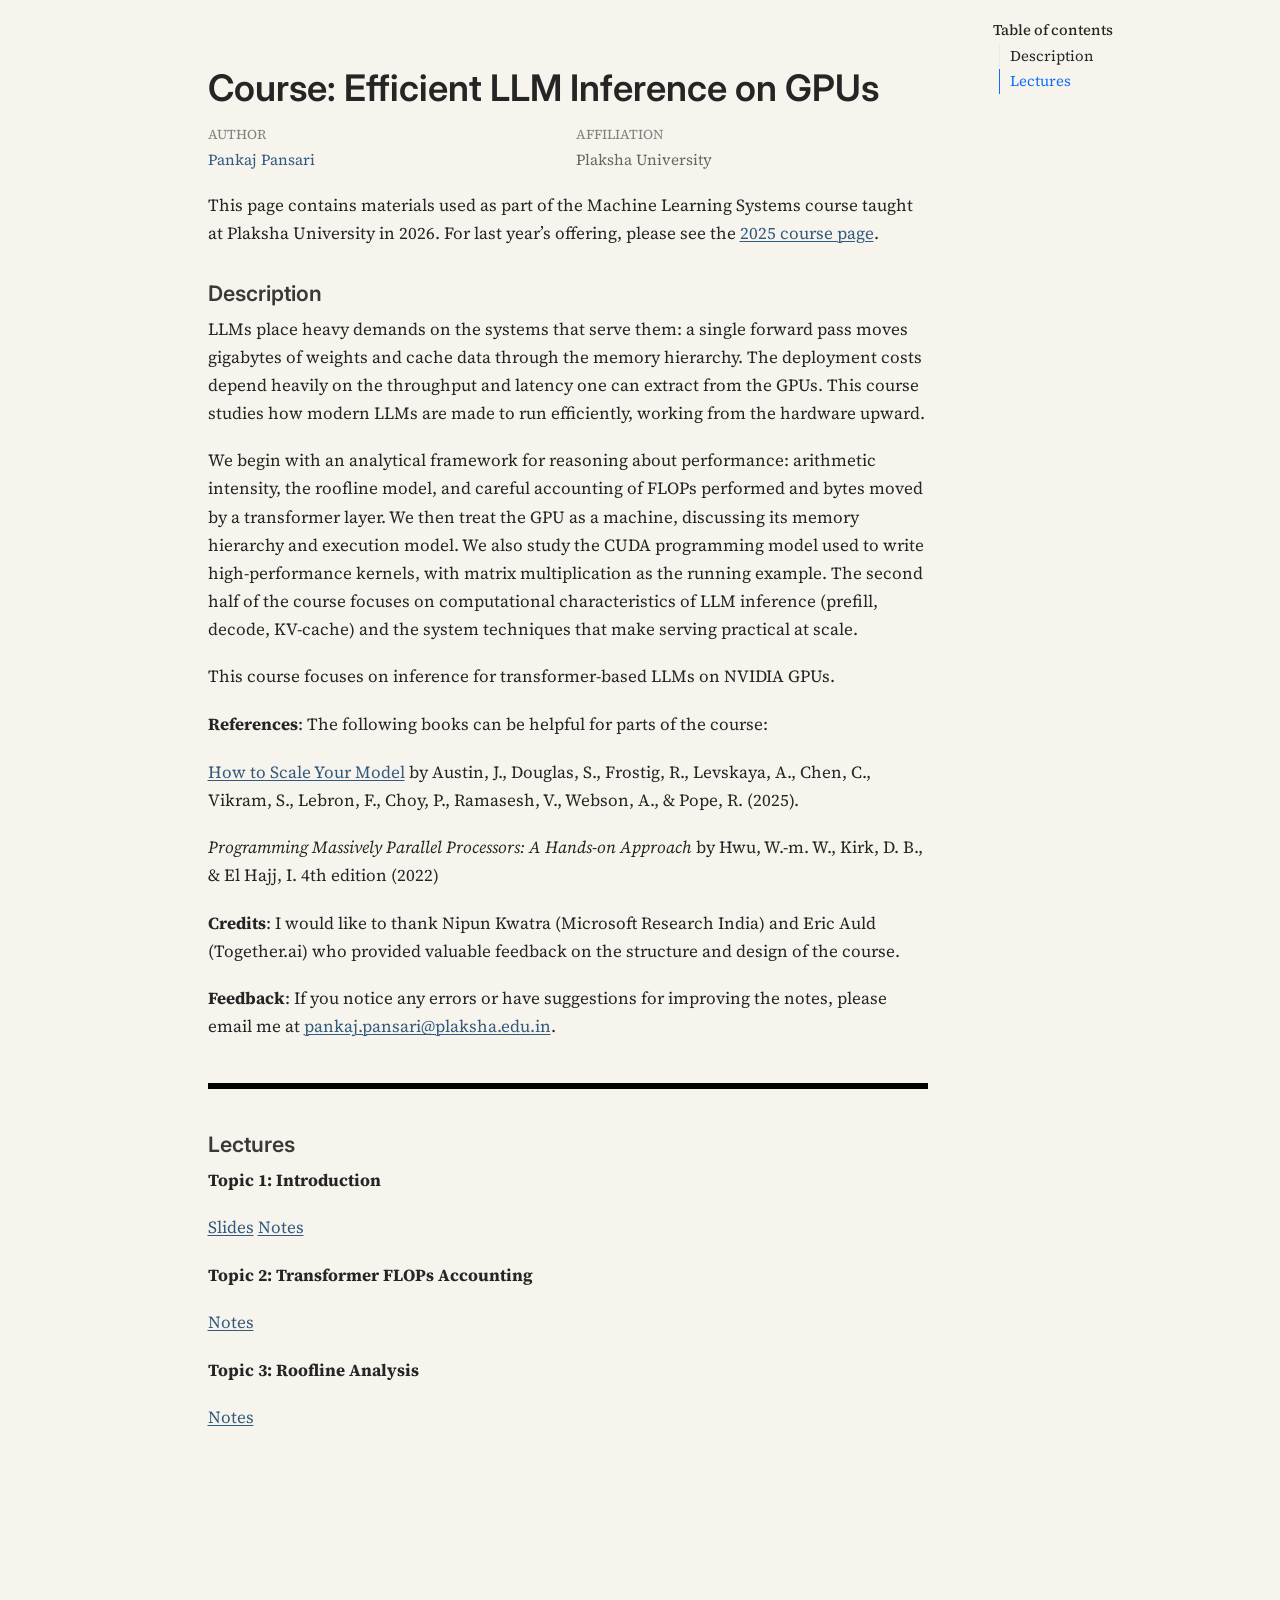
==== index.html @ ae65d634 "Draft of roofline analysis writeup" ====
<!DOCTYPE html>
<html xmlns="http://www.w3.org/1999/xhtml" lang="en" xml:lang="en"><head>

<meta charset="utf-8">
<meta name="generator" content="quarto-1.8.26">

<meta name="viewport" content="width=device-width, initial-scale=1.0, user-scalable=yes">

<meta name="author" content="Pankaj Pansari">

<title>Course: Efficient LLM Inference on GPUs</title>
<style>
code{white-space: pre-wrap;}
span.smallcaps{font-variant: small-caps;}
div.columns{display: flex; gap: min(4vw, 1.5em);}
div.column{flex: auto; overflow-x: auto;}
div.hanging-indent{margin-left: 1.5em; text-indent: -1.5em;}
ul.task-list{list-style: none;}
ul.task-list li input[type="checkbox"] {
  width: 0.8em;
  margin: 0 0.8em 0.2em -1em; /* quarto-specific, see https://github.com/quarto-dev/quarto-cli/issues/4556 */ 
  vertical-align: middle;
}
</style>


<script src="index_files/libs/clipboard/clipboard.min.js"></script>
<script src="index_files/libs/quarto-html/quarto.js" type="module"></script>
<script src="index_files/libs/quarto-html/tabsets/tabsets.js" type="module"></script>
<script src="index_files/libs/quarto-html/axe/axe-check.js" type="module"></script>
<script src="index_files/libs/quarto-html/popper.min.js"></script>
<script src="index_files/libs/quarto-html/tippy.umd.min.js"></script>
<script src="index_files/libs/quarto-html/anchor.min.js"></script>
<link href="index_files/libs/quarto-html/tippy.css" rel="stylesheet">
<link href="index_files/libs/quarto-html/quarto-syntax-highlighting-597958c53c93a607afca12fd375c57ed.css" rel="stylesheet" id="quarto-text-highlighting-styles">
<script src="index_files/libs/bootstrap/bootstrap.min.js"></script>
<link href="index_files/libs/bootstrap/bootstrap-icons.css" rel="stylesheet">
<link href="index_files/libs/bootstrap/bootstrap-03b9936a249404a59fe9f08c3091c7e3.min.css" rel="stylesheet" append-hash="true" id="quarto-bootstrap" data-mode="light">
<style>html{ scroll-behavior: smooth; }</style>


<link rel="stylesheet" href="styles.css">
</head>

<body class="quarto-light">

<div id="quarto-content" class="page-columns page-rows-contents page-layout-article">
<div id="quarto-margin-sidebar" class="sidebar margin-sidebar">
  <nav id="TOC" role="doc-toc" class="toc-active">
    <h2 id="toc-title">Table of contents</h2>
   
  <ul>
  <li><a href="#description" id="toc-description" class="nav-link active" data-scroll-target="#description">Description</a></li>
  <li><a href="#lectures" id="toc-lectures" class="nav-link" data-scroll-target="#lectures">Lectures</a></li>
  </ul>
</nav>
</div>
<main class="content" id="quarto-document-content">

<header id="title-block-header" class="quarto-title-block default">
<div class="quarto-title">
<h1 class="title">Course: Efficient LLM Inference on GPUs</h1>
</div>


<div class="quarto-title-meta-author">
  <div class="quarto-title-meta-heading">Author</div>
  <div class="quarto-title-meta-heading">Affiliation</div>
  
    <div class="quarto-title-meta-contents">
    <p class="author"><a href="https://pankajpansari.github.io/">Pankaj Pansari</a> </p>
  </div>
  <div class="quarto-title-meta-contents">
        <p class="affiliation">
            Plaksha University
          </p>
      </div>
  </div>

<div class="quarto-title-meta">

      
  
    
  </div>
  


</header>


<p>This page contains materials used as part of the Machine Learning Systems course taught at Plaksha University in 2026. For last year’s offering, please see the <a href="https://ai4103-mlsys.github.io/">2025 course page</a>.</p>
<section id="description" class="level3">
<h3 class="anchored" data-anchor-id="description">Description</h3>
<p>LLMs place heavy demands on the systems that serve them: a single forward pass moves gigabytes of weights and cache data through the memory hierarchy. The deployment costs depend heavily on the throughput and latency one can extract from the GPUs. This course studies how modern LLMs are made to run efficiently, working from the hardware upward.</p>
<p>We begin with an analytical framework for reasoning about performance: arithmetic intensity, the roofline model, and careful accounting of FLOPs performed and bytes moved by a transformer layer. We then treat the GPU as a machine, discussing its memory hierarchy and execution model. We also study the CUDA programming model used to write high-performance kernels, with matrix multiplication as the running example. The second half of the course focuses on computational characteristics of LLM inference (prefill, decode, KV-cache) and the system techniques that make serving practical at scale.</p>
<p>This course focuses on inference for transformer-based LLMs on NVIDIA GPUs.</p>
<p><strong>References</strong>: The following books can be helpful for parts of the course:</p>
<p><a href="https://jax-ml.github.io/scaling-book/">How to Scale Your Model</a> by Austin, J., Douglas, S., Frostig, R., Levskaya, A., Chen, C., Vikram, S., Lebron, F., Choy, P., Ramasesh, V., Webson, A., &amp; Pope, R. (2025).</p>
<p><em>Programming Massively Parallel Processors: A Hands-on Approach</em> by Hwu, W.-m. W., Kirk, D. B., &amp; El Hajj, I. 4th edition (2022)</p>
<p><strong>Credits</strong>: I would like to thank Nipun Kwatra (Microsoft Research India) and Eric Auld (Together.ai) who provided valuable feedback on the structure and design of the course.</p>
<p><strong>Feedback</strong>: If you notice any errors or have suggestions for improving the notes, please email me at <a href="mailto:pankaj.pansari@plaksha.edu.in">pankaj.pansari@plaksha.edu.in</a>.</p>
<hr style="border: 3px solid black;">
</section>
<section id="lectures" class="level3">
<h3 class="anchored" data-anchor-id="lectures">Lectures</h3>
<p><strong>Topic 1: Introduction</strong></p>
<p><a href="slides/lecture1_intro.pdf">Slides</a> <a href="writeups/intro/introduction.html">Notes</a></p>
<p><strong>Topic 2: Transformer FLOPs Accounting</strong></p>
<p><a href="writeups/transformer_flops/transformer_flops.html">Notes</a></p>
<p><strong>Topic 3: Roofline Analysis</strong></p>
<p><a href="writeups/roofline/roofline_analysis.html">Notes</a></p>
</section>

</main>
<!-- /main column -->
<script id="quarto-html-after-body" type="application/javascript">
  window.document.addEventListener("DOMContentLoaded", function (event) {
    const icon = "";
    const anchorJS = new window.AnchorJS();
    anchorJS.options = {
      placement: 'right',
      icon: icon
    };
    anchorJS.add('.anchored');
    const isCodeAnnotation = (el) => {
      for (const clz of el.classList) {
        if (clz.startsWith('code-annotation-')) {                     
          return true;
        }
      }
      return false;
    }
    const onCopySuccess = function(e) {
      // button target
      const button = e.trigger;
      // don't keep focus
      button.blur();
      // flash "checked"
      button.classList.add('code-copy-button-checked');
      var currentTitle = button.getAttribute("title");
      button.setAttribute("title", "Copied!");
      let tooltip;
      if (window.bootstrap) {
        button.setAttribute("data-bs-toggle", "tooltip");
        button.setAttribute("data-bs-placement", "left");
        button.setAttribute("data-bs-title", "Copied!");
        tooltip = new bootstrap.Tooltip(button, 
          { trigger: "manual", 
            customClass: "code-copy-button-tooltip",
            offset: [0, -8]});
        tooltip.show();    
      }
      setTimeout(function() {
        if (tooltip) {
          tooltip.hide();
          button.removeAttribute("data-bs-title");
          button.removeAttribute("data-bs-toggle");
          button.removeAttribute("data-bs-placement");
        }
        button.setAttribute("title", currentTitle);
        button.classList.remove('code-copy-button-checked');
      }, 1000);
      // clear code selection
      e.clearSelection();
    }
    const getTextToCopy = function(trigger) {
      const outerScaffold = trigger.parentElement.cloneNode(true);
      const codeEl = outerScaffold.querySelector('code');
      for (const childEl of codeEl.children) {
        if (isCodeAnnotation(childEl)) {
          childEl.remove();
        }
      }
      return codeEl.innerText;
    }
    const clipboard = new window.ClipboardJS('.code-copy-button:not([data-in-quarto-modal])', {
      text: getTextToCopy
    });
    clipboard.on('success', onCopySuccess);
    if (window.document.getElementById('quarto-embedded-source-code-modal')) {
      const clipboardModal = new window.ClipboardJS('.code-copy-button[data-in-quarto-modal]', {
        text: getTextToCopy,
        container: window.document.getElementById('quarto-embedded-source-code-modal')
      });
      clipboardModal.on('success', onCopySuccess);
    }
      var localhostRegex = new RegExp(/^(?:http|https):\/\/localhost\:?[0-9]*\//);
      var mailtoRegex = new RegExp(/^mailto:/);
        var filterRegex = new RegExp('/' + window.location.host + '/');
      var isInternal = (href) => {
          return filterRegex.test(href) || localhostRegex.test(href) || mailtoRegex.test(href);
      }
      // Inspect non-navigation links and adorn them if external
     var links = window.document.querySelectorAll('a[href]:not(.nav-link):not(.navbar-brand):not(.toc-action):not(.sidebar-link):not(.sidebar-item-toggle):not(.pagination-link):not(.no-external):not([aria-hidden]):not(.dropdown-item):not(.quarto-navigation-tool):not(.about-link)');
      for (var i=0; i<links.length; i++) {
        const link = links[i];
        if (!isInternal(link.href)) {
          // undo the damage that might have been done by quarto-nav.js in the case of
          // links that we want to consider external
          if (link.dataset.originalHref !== undefined) {
            link.href = link.dataset.originalHref;
          }
        }
      }
    function tippyHover(el, contentFn, onTriggerFn, onUntriggerFn) {
      const config = {
        allowHTML: true,
        maxWidth: 500,
        delay: 100,
        arrow: false,
        appendTo: function(el) {
            return el.parentElement;
        },
        interactive: true,
        interactiveBorder: 10,
        theme: 'quarto',
        placement: 'bottom-start',
      };
      if (contentFn) {
        config.content = contentFn;
      }
      if (onTriggerFn) {
        config.onTrigger = onTriggerFn;
      }
      if (onUntriggerFn) {
        config.onUntrigger = onUntriggerFn;
      }
      window.tippy(el, config); 
    }
    const noterefs = window.document.querySelectorAll('a[role="doc-noteref"]');
    for (var i=0; i<noterefs.length; i++) {
      const ref = noterefs[i];
      tippyHover(ref, function() {
        // use id or data attribute instead here
        let href = ref.getAttribute('data-footnote-href') || ref.getAttribute('href');
        try { href = new URL(href).hash; } catch {}
        const id = href.replace(/^#\/?/, "");
        const note = window.document.getElementById(id);
        if (note) {
          return note.innerHTML;
        } else {
          return "";
        }
      });
    }
    const xrefs = window.document.querySelectorAll('a.quarto-xref');
    const processXRef = (id, note) => {
      // Strip column container classes
      const stripColumnClz = (el) => {
        el.classList.remove("page-full", "page-columns");
        if (el.children) {
          for (const child of el.children) {
            stripColumnClz(child);
          }
        }
      }
      stripColumnClz(note)
      if (id === null || id.startsWith('sec-')) {
        // Special case sections, only their first couple elements
        const container = document.createElement("div");
        if (note.children && note.children.length > 2) {
          container.appendChild(note.children[0].cloneNode(true));
          for (let i = 1; i < note.children.length; i++) {
            const child = note.children[i];
            if (child.tagName === "P" && child.innerText === "") {
              continue;
            } else {
              container.appendChild(child.cloneNode(true));
              break;
            }
          }
          if (window.Quarto?.typesetMath) {
            window.Quarto.typesetMath(container);
          }
          return container.innerHTML
        } else {
          if (window.Quarto?.typesetMath) {
            window.Quarto.typesetMath(note);
          }
          return note.innerHTML;
        }
      } else {
        // Remove any anchor links if they are present
        const anchorLink = note.querySelector('a.anchorjs-link');
        if (anchorLink) {
          anchorLink.remove();
        }
        if (window.Quarto?.typesetMath) {
          window.Quarto.typesetMath(note);
        }
        if (note.classList.contains("callout")) {
          return note.outerHTML;
        } else {
          return note.innerHTML;
        }
      }
    }
    for (var i=0; i<xrefs.length; i++) {
      const xref = xrefs[i];
      tippyHover(xref, undefined, function(instance) {
        instance.disable();
        let url = xref.getAttribute('href');
        let hash = undefined; 
        if (url.startsWith('#')) {
          hash = url;
        } else {
          try { hash = new URL(url).hash; } catch {}
        }
        if (hash) {
          const id = hash.replace(/^#\/?/, "");
          const note = window.document.getElementById(id);
          if (note !== null) {
            try {
              const html = processXRef(id, note.cloneNode(true));
              instance.setContent(html);
            } finally {
              instance.enable();
              instance.show();
            }
          } else {
            // See if we can fetch this
            fetch(url.split('#')[0])
            .then(res => res.text())
            .then(html => {
              const parser = new DOMParser();
              const htmlDoc = parser.parseFromString(html, "text/html");
              const note = htmlDoc.getElementById(id);
              if (note !== null) {
                const html = processXRef(id, note);
                instance.setContent(html);
              } 
            }).finally(() => {
              instance.enable();
              instance.show();
            });
          }
        } else {
          // See if we can fetch a full url (with no hash to target)
          // This is a special case and we should probably do some content thinning / targeting
          fetch(url)
          .then(res => res.text())
          .then(html => {
            const parser = new DOMParser();
            const htmlDoc = parser.parseFromString(html, "text/html");
            const note = htmlDoc.querySelector('main.content');
            if (note !== null) {
              // This should only happen for chapter cross references
              // (since there is no id in the URL)
              // remove the first header
              if (note.children.length > 0 && note.children[0].tagName === "HEADER") {
                note.children[0].remove();
              }
              const html = processXRef(null, note);
              instance.setContent(html);
            } 
          }).finally(() => {
            instance.enable();
            instance.show();
          });
        }
      }, function(instance) {
      });
    }
        let selectedAnnoteEl;
        const selectorForAnnotation = ( cell, annotation) => {
          let cellAttr = 'data-code-cell="' + cell + '"';
          let lineAttr = 'data-code-annotation="' +  annotation + '"';
          const selector = 'span[' + cellAttr + '][' + lineAttr + ']';
          return selector;
        }
        const selectCodeLines = (annoteEl) => {
          const doc = window.document;
          const targetCell = annoteEl.getAttribute("data-target-cell");
          const targetAnnotation = annoteEl.getAttribute("data-target-annotation");
          const annoteSpan = window.document.querySelector(selectorForAnnotation(targetCell, targetAnnotation));
          const lines = annoteSpan.getAttribute("data-code-lines").split(",");
          const lineIds = lines.map((line) => {
            return targetCell + "-" + line;
          })
          let top = null;
          let height = null;
          let parent = null;
          if (lineIds.length > 0) {
              //compute the position of the single el (top and bottom and make a div)
              const el = window.document.getElementById(lineIds[0]);
              top = el.offsetTop;
              height = el.offsetHeight;
              parent = el.parentElement.parentElement;
            if (lineIds.length > 1) {
              const lastEl = window.document.getElementById(lineIds[lineIds.length - 1]);
              const bottom = lastEl.offsetTop + lastEl.offsetHeight;
              height = bottom - top;
            }
            if (top !== null && height !== null && parent !== null) {
              // cook up a div (if necessary) and position it 
              let div = window.document.getElementById("code-annotation-line-highlight");
              if (div === null) {
                div = window.document.createElement("div");
                div.setAttribute("id", "code-annotation-line-highlight");
                div.style.position = 'absolute';
                parent.appendChild(div);
              }
              div.style.top = top - 2 + "px";
              div.style.height = height + 4 + "px";
              div.style.left = 0;
              let gutterDiv = window.document.getElementById("code-annotation-line-highlight-gutter");
              if (gutterDiv === null) {
                gutterDiv = window.document.createElement("div");
                gutterDiv.setAttribute("id", "code-annotation-line-highlight-gutter");
                gutterDiv.style.position = 'absolute';
                const codeCell = window.document.getElementById(targetCell);
                const gutter = codeCell.querySelector('.code-annotation-gutter');
                gutter.appendChild(gutterDiv);
              }
              gutterDiv.style.top = top - 2 + "px";
              gutterDiv.style.height = height + 4 + "px";
            }
            selectedAnnoteEl = annoteEl;
          }
        };
        const unselectCodeLines = () => {
          const elementsIds = ["code-annotation-line-highlight", "code-annotation-line-highlight-gutter"];
          elementsIds.forEach((elId) => {
            const div = window.document.getElementById(elId);
            if (div) {
              div.remove();
            }
          });
          selectedAnnoteEl = undefined;
        };
          // Handle positioning of the toggle
      window.addEventListener(
        "resize",
        throttle(() => {
          elRect = undefined;
          if (selectedAnnoteEl) {
            selectCodeLines(selectedAnnoteEl);
          }
        }, 10)
      );
      function throttle(fn, ms) {
      let throttle = false;
      let timer;
        return (...args) => {
          if(!throttle) { // first call gets through
              fn.apply(this, args);
              throttle = true;
          } else { // all the others get throttled
              if(timer) clearTimeout(timer); // cancel #2
              timer = setTimeout(() => {
                fn.apply(this, args);
                timer = throttle = false;
              }, ms);
          }
        };
      }
        // Attach click handler to the DT
        const annoteDls = window.document.querySelectorAll('dt[data-target-cell]');
        for (const annoteDlNode of annoteDls) {
          annoteDlNode.addEventListener('click', (event) => {
            const clickedEl = event.target;
            if (clickedEl !== selectedAnnoteEl) {
              unselectCodeLines();
              const activeEl = window.document.querySelector('dt[data-target-cell].code-annotation-active');
              if (activeEl) {
                activeEl.classList.remove('code-annotation-active');
              }
              selectCodeLines(clickedEl);
              clickedEl.classList.add('code-annotation-active');
            } else {
              // Unselect the line
              unselectCodeLines();
              clickedEl.classList.remove('code-annotation-active');
            }
          });
        }
    const findCites = (el) => {
      const parentEl = el.parentElement;
      if (parentEl) {
        const cites = parentEl.dataset.cites;
        if (cites) {
          return {
            el,
            cites: cites.split(' ')
          };
        } else {
          return findCites(el.parentElement)
        }
      } else {
        return undefined;
      }
    };
    var bibliorefs = window.document.querySelectorAll('a[role="doc-biblioref"]');
    for (var i=0; i<bibliorefs.length; i++) {
      const ref = bibliorefs[i];
      const citeInfo = findCites(ref);
      if (citeInfo) {
        tippyHover(citeInfo.el, function() {
          var popup = window.document.createElement('div');
          citeInfo.cites.forEach(function(cite) {
            var citeDiv = window.document.createElement('div');
            citeDiv.classList.add('hanging-indent');
            citeDiv.classList.add('csl-entry');
            var biblioDiv = window.document.getElementById('ref-' + cite);
            if (biblioDiv) {
              citeDiv.innerHTML = biblioDiv.innerHTML;
            }
            popup.appendChild(citeDiv);
          });
          return popup.innerHTML;
        });
      }
    }
  });
  </script>
</div> <!-- /content -->




<script src="index_files/libs/quarto-html/zenscroll-min.js"></script>
</body></html>
---- index_files/libs/quarto-html/tippy.css ----
.tippy-box[data-animation=fade][data-state=hidden]{opacity:0}[data-tippy-root]{max-width:calc(100vw - 10px)}.tippy-box{position:relative;background-color:#333;color:#fff;border-radius:4px;font-size:14px;line-height:1.4;white-space:normal;outline:0;transition-property:transform,visibility,opacity}.tippy-box[data-placement^=top]>.tippy-arrow{bottom:0}.tippy-box[data-placement^=top]>.tippy-arrow:before{bottom:-7px;left:0;border-width:8px 8px 0;border-top-color:initial;transform-origin:center top}.tippy-box[data-placement^=bottom]>.tippy-arrow{top:0}.tippy-box[data-placement^=bottom]>.tippy-arrow:before{top:-7px;left:0;border-width:0 8px 8px;border-bottom-color:initial;transform-origin:center bottom}.tippy-box[data-placement^=left]>.tippy-arrow{right:0}.tippy-box[data-placement^=left]>.tippy-arrow:before{border-width:8px 0 8px 8px;border-left-color:initial;right:-7px;transform-origin:center left}.tippy-box[data-placement^=right]>.tippy-arrow{left:0}.tippy-box[data-placement^=right]>.tippy-arrow:before{left:-7px;border-width:8px 8px 8px 0;border-right-color:initial;transform-origin:center right}.tippy-box[data-inertia][data-state=visible]{transition-timing-function:cubic-bezier(.54,1.5,.38,1.11)}.tippy-arrow{width:16px;height:16px;color:#333}.tippy-arrow:before{content:"";position:absolute;border-color:transparent;border-style:solid}.tippy-content{position:relative;padding:5px 9px;z-index:1}
---- index_files/libs/quarto-html/quarto-syntax-highlighting-597958c53c93a607afca12fd375c57ed.css ----
/* quarto syntax highlight colors */
:root {
  --quarto-hl-al-color: #ff5555;
  --quarto-hl-an-color: #6a737d;
  --quarto-hl-at-color: #d73a49;
  --quarto-hl-bn-color: #005cc5;
  --quarto-hl-bu-color: #d73a49;
  --quarto-hl-ch-color: #032f62;
  --quarto-hl-co-color: #6a737d;
  --quarto-hl-cv-color: #6a737d;
  --quarto-hl-cn-color: #005cc5;
  --quarto-hl-cf-color: #d73a49;
  --quarto-hl-dt-color: #d73a49;
  --quarto-hl-dv-color: #005cc5;
  --quarto-hl-do-color: #6a737d;
  --quarto-hl-er-color: #ff5555;
  --quarto-hl-ex-color: #d73a49;
  --quarto-hl-fl-color: #005cc5;
  --quarto-hl-fu-color: #6f42c1;
  --quarto-hl-im-color: #032f62;
  --quarto-hl-in-color: #6a737d;
  --quarto-hl-kw-color: #d73a49;
  --quarto-hl-op-color: #24292e;
  --quarto-hl-pp-color: #d73a49;
  --quarto-hl-re-color: #6a737d;
  --quarto-hl-sc-color: #005cc5;
  --quarto-hl-ss-color: #032f62;
  --quarto-hl-st-color: #032f62;
  --quarto-hl-va-color: #e36209;
  --quarto-hl-vs-color: #032f62;
  --quarto-hl-wa-color: #ff5555;
}

/* other quarto variables */
:root {
  --quarto-font-monospace: SFMono-Regular, Menlo, Monaco, Consolas, "Liberation Mono", "Courier New", monospace;
}

/* syntax highlight based on Pandoc's rules */
pre > code.sourceCode > span {
  color: #24292e;
}

code.sourceCode > span {
  color: #24292e;
}

div.sourceCode,
div.sourceCode pre.sourceCode {
  color: #24292e;
}

/* Normal */
code span {
  color: #24292e;
}

/* Alert */
code span.al {
  font-weight: bold;
  color: #ff5555;
}

/* Annotation */
code span.an {
  color: #6a737d;
}

/* Attribute */
code span.at {
  color: #d73a49;
}

/* BaseN */
code span.bn {
  color: #005cc5;
}

/* BuiltIn */
code span.bu {
  color: #d73a49;
}

/* ControlFlow */
code span.cf {
  color: #d73a49;
}

/* Char */
code span.ch {
  color: #032f62;
}

/* Constant */
code span.cn {
  color: #005cc5;
}

/* Comment */
code span.co {
  color: #6a737d;
}

/* CommentVar */
code span.cv {
  color: #6a737d;
}

/* Documentation */
code span.do {
  color: #6a737d;
}

/* DataType */
code span.dt {
  color: #d73a49;
}

/* DecVal */
code span.dv {
  color: #005cc5;
}

/* Error */
code span.er {
  color: #ff5555;
  text-decoration: underline;
}

/* Extension */
code span.ex {
  font-weight: bold;
  color: #d73a49;
}

/* Float */
code span.fl {
  color: #005cc5;
}

/* Function */
code span.fu {
  color: #6f42c1;
}

/* Import */
code span.im {
  color: #032f62;
}

/* Information */
code span.in {
  color: #6a737d;
}

/* Keyword */
code span.kw {
  color: #d73a49;
}

/* Operator */
code span.op {
  color: #24292e;
}

/* Preprocessor */
code span.pp {
  color: #d73a49;
}

/* RegionMarker */
code span.re {
  color: #6a737d;
}

/* SpecialChar */
code span.sc {
  color: #005cc5;
}

/* SpecialString */
code span.ss {
  color: #032f62;
}

/* String */
code span.st {
  color: #032f62;
}

/* Variable */
code span.va {
  color: #e36209;
}

/* VerbatimString */
code span.vs {
  color: #032f62;
}

/* Warning */
code span.wa {
  color: #ff5555;
}

.prevent-inlining {
  content: "</";
}

/*# sourceMappingURL=66e7f55fcf14ffca7aa1b791d8228cd1.css.map */
---- styles.css ----
@import url("https://fonts.googleapis.com/css2?family=IBM+Plex+Mono:wght@400;500&family=Inter:wght@500;600&family=Source+Serif+4:opsz,wght@8..60,400;8..60,600&display=swap");

:root {
  --page-bg: #f7f4ed;
  --text-color: #252525;
  --secondary-text: #666;
  --accent-color: #315a7d;
  --accent-hover: #203f59;
  --code-bg: #efebe3;
  --border-color: #ddd8ce;
}

html {
  font-size: 18px;
}

body {
  background-color: var(--page-bg);
  color: var(--text-color);
  font-family: "Source Serif 4", Georgia, "Times New Roman", serif;
  font-size: 1rem;
  line-height: 1.65;
}

#quarto-content {
  background-color: var(--page-bg);
}

main.content {
  width: 100%;
  max-width: 720px;
  margin-inline: auto;
  padding-top: 3rem;
  padding-bottom: 6rem;
}

h1,
h2,
h3,
h4,
h5,
h6,
.navbar {
  color: var(--text-color);
  font-family: "Inter", system-ui, sans-serif;
  font-weight: 600;
  line-height: 1.2;
}

h1,
.quarto-title h1.title {
  font-size: 2.15rem;
}

h2 {
  margin-top: 2.5rem;
  font-size: 1.6rem;
}

h3 {
  margin-top: 2rem;
  font-size: 1.25rem;
}

h4 {
  margin-top: 1.75rem;
  font-size: 1.05rem;
}

p,
ul,
ol {
  margin-bottom: 1.15rem;
}

a {
  color: var(--accent-color);
  text-decoration-thickness: 0.06em;
  text-underline-offset: 0.14em;
}

a:hover,
a:focus {
  color: var(--accent-hover);
}

.quarto-title-meta,
.quarto-title-meta-heading,
.quarto-title-meta-contents,
figcaption,
.figure-caption,
caption {
  color: var(--secondary-text);
  font-size: 0.82rem;
}

hr {
  margin-block: 2.5rem;
  border: 0;
  border-top: 1px solid var(--border-color);
  opacity: 1;
}

code,
kbd,
samp,
pre {
  font-family: "IBM Plex Mono", "SFMono-Regular", Consolas, monospace;
}

code:not(pre code) {
  padding: 0.1em 0.3em;
  border-radius: 3px;
  background-color: var(--code-bg);
  color: var(--text-color);
  font-size: 0.88em;
}

div.sourceCode,
pre.sourceCode,
pre:not(.sourceCode) {
  border: 1px solid var(--border-color);
  border-radius: 5px;
  background-color: var(--code-bg);
}

pre.sourceCode,
pre:not(.sourceCode) {
  padding: 1rem 1.1rem;
  font-size: 0.86rem;
  line-height: 1.55;
}

figure,
.quarto-figure {
  margin-block: 2.5rem;
}

figure img,
.quarto-figure img {
  display: block;
  height: auto;
  margin-inline: auto;
}

.intro-figure img {
  width: 75%;
}

.intro-figure figcaption {
  text-align: center;
}

.figure-wide {
  position: relative;
  left: 50%;
  width: min(1000px, calc(100vw - 3rem));
  max-width: none;
  transform: translateX(-50%);
}

.math.display,
div[id^="eq-"] {
  margin-block: 1.75rem;
}

.callout {
  border: 0;
  border-left: 4px solid var(--accent-color);
  border-radius: 0 5px 5px 0;
  background-color: var(--code-bg);
  box-shadow: none;
}

.callout .callout-header {
  background-color: transparent;
  font-family: "Inter", system-ui, sans-serif;
}

@media (max-width: 767px) {
  html {
    font-size: 17px;
  }

  main.content {
    padding-top: 1.75rem;
    padding-bottom: 4rem;
  }

  h1,
  .quarto-title h1.title {
    font-size: 1.85rem;
  }

  h2 {
    font-size: 1.45rem;
  }

  h3 {
    font-size: 1.2rem;
  }
}
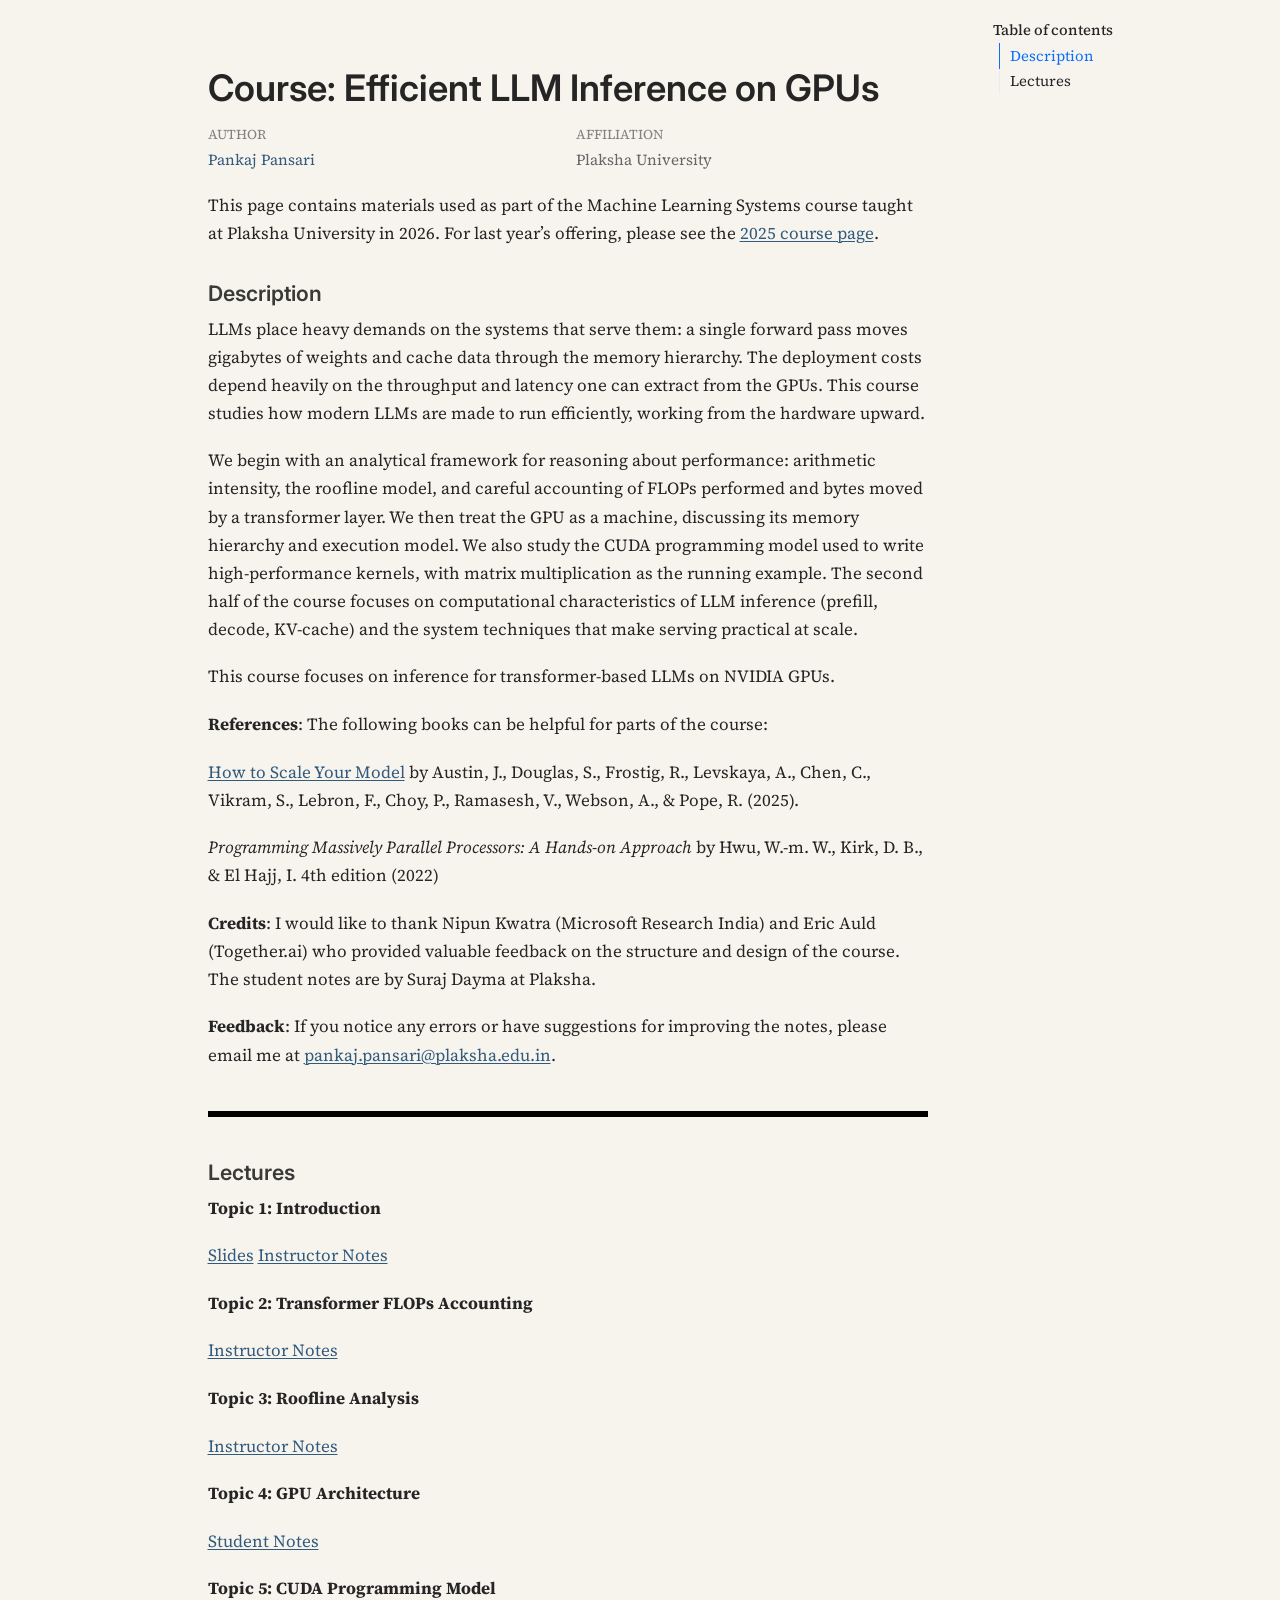
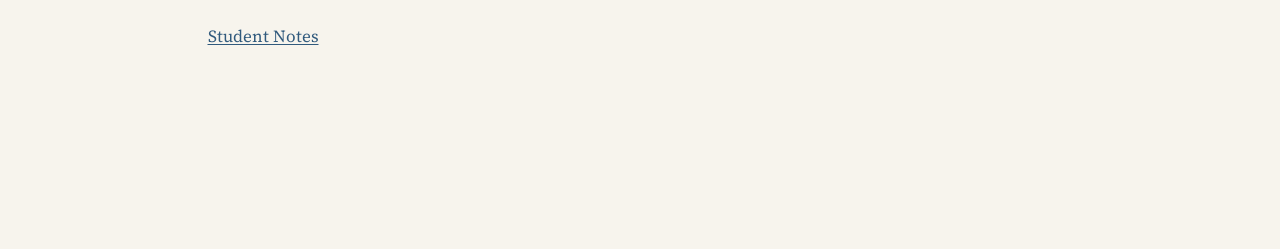
==== commit 8c26d442: "Added student notes for gpu architecture and cuda programming" ====
--- a/index.html
+++ b/index.html
@@ -2,7 +2,7 @@
 <html xmlns="http://www.w3.org/1999/xhtml" lang="en" xml:lang="en"><head>
 
 <meta charset="utf-8">
-<meta name="generator" content="quarto-1.8.26">
+<meta name="generator" content="quarto-1.6.43">
 
 <meta name="viewport" content="width=device-width, initial-scale=1.0, user-scalable=yes">
 
@@ -25,24 +25,22 @@
 
 
 <script src="index_files/libs/clipboard/clipboard.min.js"></script>
-<script src="index_files/libs/quarto-html/quarto.js" type="module"></script>
-<script src="index_files/libs/quarto-html/tabsets/tabsets.js" type="module"></script>
-<script src="index_files/libs/quarto-html/axe/axe-check.js" type="module"></script>
+<script src="index_files/libs/quarto-html/quarto.js"></script>
 <script src="index_files/libs/quarto-html/popper.min.js"></script>
 <script src="index_files/libs/quarto-html/tippy.umd.min.js"></script>
 <script src="index_files/libs/quarto-html/anchor.min.js"></script>
 <link href="index_files/libs/quarto-html/tippy.css" rel="stylesheet">
-<link href="index_files/libs/quarto-html/quarto-syntax-highlighting-597958c53c93a607afca12fd375c57ed.css" rel="stylesheet" id="quarto-text-highlighting-styles">
+<link href="index_files/libs/quarto-html/quarto-syntax-highlighting-7fd0fe4245b865325b8ce8dccb604d59.css" rel="stylesheet" id="quarto-text-highlighting-styles">
 <script src="index_files/libs/bootstrap/bootstrap.min.js"></script>
 <link href="index_files/libs/bootstrap/bootstrap-icons.css" rel="stylesheet">
-<link href="index_files/libs/bootstrap/bootstrap-03b9936a249404a59fe9f08c3091c7e3.min.css" rel="stylesheet" append-hash="true" id="quarto-bootstrap" data-mode="light">
+<link href="index_files/libs/bootstrap/bootstrap-6c8863d5bc949aecf8839d18886be96b.min.css" rel="stylesheet" append-hash="true" id="quarto-bootstrap" data-mode="light">
 <style>html{ scroll-behavior: smooth; }</style>
 
 
 <link rel="stylesheet" href="styles.css">
 </head>
 
-<body class="quarto-light">
+<body>
 
 <div id="quarto-content" class="page-columns page-rows-contents page-layout-article">
 <div id="quarto-margin-sidebar" class="sidebar margin-sidebar">
@@ -98,260 +96,257 @@
 <p><strong>References</strong>: The following books can be helpful for parts of the course:</p>
 <p><a href="https://jax-ml.github.io/scaling-book/">How to Scale Your Model</a> by Austin, J., Douglas, S., Frostig, R., Levskaya, A., Chen, C., Vikram, S., Lebron, F., Choy, P., Ramasesh, V., Webson, A., &amp; Pope, R. (2025).</p>
 <p><em>Programming Massively Parallel Processors: A Hands-on Approach</em> by Hwu, W.-m. W., Kirk, D. B., &amp; El Hajj, I. 4th edition (2022)</p>
-<p><strong>Credits</strong>: I would like to thank Nipun Kwatra (Microsoft Research India) and Eric Auld (Together.ai) who provided valuable feedback on the structure and design of the course.</p>
+<p><strong>Credits</strong>: I would like to thank Nipun Kwatra (Microsoft Research India) and Eric Auld (Together.ai) who provided valuable feedback on the structure and design of the course. The student notes are by Suraj Dayma at Plaksha.</p>
 <p><strong>Feedback</strong>: If you notice any errors or have suggestions for improving the notes, please email me at <a href="mailto:pankaj.pansari@plaksha.edu.in">pankaj.pansari@plaksha.edu.in</a>.</p>
 <hr style="border: 3px solid black;">
 </section>
 <section id="lectures" class="level3">
 <h3 class="anchored" data-anchor-id="lectures">Lectures</h3>
 <p><strong>Topic 1: Introduction</strong></p>
-<p><a href="slides/lecture1_intro.pdf">Slides</a> <a href="writeups/intro/introduction.html">Notes</a></p>
+<p><a href="slides/lecture1_intro.pdf">Slides</a> <a href="writeups/intro/introduction.html">Instructor Notes</a></p>
 <p><strong>Topic 2: Transformer FLOPs Accounting</strong></p>
-<p><a href="writeups/transformer_flops/transformer_flops.html">Notes</a></p>
+<p><a href="writeups/transformer_flops/transformer_flops.html">Instructor Notes</a></p>
 <p><strong>Topic 3: Roofline Analysis</strong></p>
-<p><a href="writeups/roofline/roofline_analysis.html">Notes</a></p>
+<p><a href="writeups/roofline/roofline_analysis.html">Instructor Notes</a></p>
+<p><strong>Topic 4: GPU Architecture</strong></p>
+<p><a href="slides/03-GPUArchitecture_Suraj.pdf">Student Notes</a></p>
+<p><strong>Topic 5: CUDA Programming Model</strong></p>
+<p><a href="slides/04-CUDAProgramming_Suraj.pdf">Student Notes</a></p>
 </section>
 
 </main>
 <!-- /main column -->
 <script id="quarto-html-after-body" type="application/javascript">
-  window.document.addEventListener("DOMContentLoaded", function (event) {
-    const icon = "";
-    const anchorJS = new window.AnchorJS();
-    anchorJS.options = {
-      placement: 'right',
-      icon: icon
-    };
-    anchorJS.add('.anchored');
-    const isCodeAnnotation = (el) => {
-      for (const clz of el.classList) {
-        if (clz.startsWith('code-annotation-')) {                     
-          return true;
-        }
-      }
-      return false;
-    }
-    const onCopySuccess = function(e) {
-      // button target
-      const button = e.trigger;
-      // don't keep focus
-      button.blur();
-      // flash "checked"
-      button.classList.add('code-copy-button-checked');
-      var currentTitle = button.getAttribute("title");
-      button.setAttribute("title", "Copied!");
-      let tooltip;
-      if (window.bootstrap) {
-        button.setAttribute("data-bs-toggle", "tooltip");
-        button.setAttribute("data-bs-placement", "left");
-        button.setAttribute("data-bs-title", "Copied!");
-        tooltip = new bootstrap.Tooltip(button, 
-          { trigger: "manual", 
-            customClass: "code-copy-button-tooltip",
-            offset: [0, -8]});
-        tooltip.show();    
-      }
-      setTimeout(function() {
-        if (tooltip) {
-          tooltip.hide();
-          button.removeAttribute("data-bs-title");
-          button.removeAttribute("data-bs-toggle");
-          button.removeAttribute("data-bs-placement");
-        }
-        button.setAttribute("title", currentTitle);
-        button.classList.remove('code-copy-button-checked');
-      }, 1000);
-      // clear code selection
-      e.clearSelection();
-    }
-    const getTextToCopy = function(trigger) {
-      const outerScaffold = trigger.parentElement.cloneNode(true);
-      const codeEl = outerScaffold.querySelector('code');
+window.document.addEventListener("DOMContentLoaded", function (event) {
+  const toggleBodyColorMode = (bsSheetEl) => {
+    const mode = bsSheetEl.getAttribute("data-mode");
+    const bodyEl = window.document.querySelector("body");
+    if (mode === "dark") {
+      bodyEl.classList.add("quarto-dark");
+      bodyEl.classList.remove("quarto-light");
+    } else {
+      bodyEl.classList.add("quarto-light");
+      bodyEl.classList.remove("quarto-dark");
+    }
+  }
+  const toggleBodyColorPrimary = () => {
+    const bsSheetEl = window.document.querySelector("link#quarto-bootstrap");
+    if (bsSheetEl) {
+      toggleBodyColorMode(bsSheetEl);
+    }
+  }
+  toggleBodyColorPrimary();  
+  const icon = "";
+  const anchorJS = new window.AnchorJS();
+  anchorJS.options = {
+    placement: 'right',
+    icon: icon
+  };
+  anchorJS.add('.anchored');
+  const isCodeAnnotation = (el) => {
+    for (const clz of el.classList) {
+      if (clz.startsWith('code-annotation-')) {                     
+        return true;
+      }
+    }
+    return false;
+  }
+  const onCopySuccess = function(e) {
+    // button target
+    const button = e.trigger;
+    // don't keep focus
+    button.blur();
+    // flash "checked"
+    button.classList.add('code-copy-button-checked');
+    var currentTitle = button.getAttribute("title");
+    button.setAttribute("title", "Copied!");
+    let tooltip;
+    if (window.bootstrap) {
+      button.setAttribute("data-bs-toggle", "tooltip");
+      button.setAttribute("data-bs-placement", "left");
+      button.setAttribute("data-bs-title", "Copied!");
+      tooltip = new bootstrap.Tooltip(button, 
+        { trigger: "manual", 
+          customClass: "code-copy-button-tooltip",
+          offset: [0, -8]});
+      tooltip.show();    
+    }
+    setTimeout(function() {
+      if (tooltip) {
+        tooltip.hide();
+        button.removeAttribute("data-bs-title");
+        button.removeAttribute("data-bs-toggle");
+        button.removeAttribute("data-bs-placement");
+      }
+      button.setAttribute("title", currentTitle);
+      button.classList.remove('code-copy-button-checked');
+    }, 1000);
+    // clear code selection
+    e.clearSelection();
+  }
+  const getTextToCopy = function(trigger) {
+      const codeEl = trigger.previousElementSibling.cloneNode(true);
       for (const childEl of codeEl.children) {
         if (isCodeAnnotation(childEl)) {
           childEl.remove();
         }
       }
       return codeEl.innerText;
-    }
-    const clipboard = new window.ClipboardJS('.code-copy-button:not([data-in-quarto-modal])', {
-      text: getTextToCopy
+  }
+  const clipboard = new window.ClipboardJS('.code-copy-button:not([data-in-quarto-modal])', {
+    text: getTextToCopy
+  });
+  clipboard.on('success', onCopySuccess);
+  if (window.document.getElementById('quarto-embedded-source-code-modal')) {
+    const clipboardModal = new window.ClipboardJS('.code-copy-button[data-in-quarto-modal]', {
+      text: getTextToCopy,
+      container: window.document.getElementById('quarto-embedded-source-code-modal')
     });
-    clipboard.on('success', onCopySuccess);
-    if (window.document.getElementById('quarto-embedded-source-code-modal')) {
-      const clipboardModal = new window.ClipboardJS('.code-copy-button[data-in-quarto-modal]', {
-        text: getTextToCopy,
-        container: window.document.getElementById('quarto-embedded-source-code-modal')
-      });
-      clipboardModal.on('success', onCopySuccess);
-    }
-      var localhostRegex = new RegExp(/^(?:http|https):\/\/localhost\:?[0-9]*\//);
-      var mailtoRegex = new RegExp(/^mailto:/);
-        var filterRegex = new RegExp('/' + window.location.host + '/');
-      var isInternal = (href) => {
-          return filterRegex.test(href) || localhostRegex.test(href) || mailtoRegex.test(href);
-      }
-      // Inspect non-navigation links and adorn them if external
-     var links = window.document.querySelectorAll('a[href]:not(.nav-link):not(.navbar-brand):not(.toc-action):not(.sidebar-link):not(.sidebar-item-toggle):not(.pagination-link):not(.no-external):not([aria-hidden]):not(.dropdown-item):not(.quarto-navigation-tool):not(.about-link)');
-      for (var i=0; i<links.length; i++) {
-        const link = links[i];
-        if (!isInternal(link.href)) {
-          // undo the damage that might have been done by quarto-nav.js in the case of
-          // links that we want to consider external
-          if (link.dataset.originalHref !== undefined) {
-            link.href = link.dataset.originalHref;
-          }
-        }
-      }
-    function tippyHover(el, contentFn, onTriggerFn, onUntriggerFn) {
-      const config = {
-        allowHTML: true,
-        maxWidth: 500,
-        delay: 100,
-        arrow: false,
-        appendTo: function(el) {
-            return el.parentElement;
-        },
-        interactive: true,
-        interactiveBorder: 10,
-        theme: 'quarto',
-        placement: 'bottom-start',
-      };
-      if (contentFn) {
-        config.content = contentFn;
-      }
-      if (onTriggerFn) {
-        config.onTrigger = onTriggerFn;
-      }
-      if (onUntriggerFn) {
-        config.onUntrigger = onUntriggerFn;
-      }
-      window.tippy(el, config); 
-    }
-    const noterefs = window.document.querySelectorAll('a[role="doc-noteref"]');
-    for (var i=0; i<noterefs.length; i++) {
-      const ref = noterefs[i];
-      tippyHover(ref, function() {
-        // use id or data attribute instead here
-        let href = ref.getAttribute('data-footnote-href') || ref.getAttribute('href');
-        try { href = new URL(href).hash; } catch {}
-        const id = href.replace(/^#\/?/, "");
-        const note = window.document.getElementById(id);
-        if (note) {
-          return note.innerHTML;
-        } else {
-          return "";
-        }
-      });
-    }
-    const xrefs = window.document.querySelectorAll('a.quarto-xref');
-    const processXRef = (id, note) => {
-      // Strip column container classes
-      const stripColumnClz = (el) => {
-        el.classList.remove("page-full", "page-columns");
-        if (el.children) {
-          for (const child of el.children) {
-            stripColumnClz(child);
-          }
-        }
-      }
-      stripColumnClz(note)
-      if (id === null || id.startsWith('sec-')) {
-        // Special case sections, only their first couple elements
-        const container = document.createElement("div");
-        if (note.children && note.children.length > 2) {
-          container.appendChild(note.children[0].cloneNode(true));
-          for (let i = 1; i < note.children.length; i++) {
-            const child = note.children[i];
-            if (child.tagName === "P" && child.innerText === "") {
-              continue;
-            } else {
-              container.appendChild(child.cloneNode(true));
-              break;
-            }
-          }
-          if (window.Quarto?.typesetMath) {
-            window.Quarto.typesetMath(container);
-          }
-          return container.innerHTML
-        } else {
-          if (window.Quarto?.typesetMath) {
-            window.Quarto.typesetMath(note);
-          }
-          return note.innerHTML;
-        }
+    clipboardModal.on('success', onCopySuccess);
+  }
+    var localhostRegex = new RegExp(/^(?:http|https):\/\/localhost\:?[0-9]*\//);
+    var mailtoRegex = new RegExp(/^mailto:/);
+      var filterRegex = new RegExp('/' + window.location.host + '/');
+    var isInternal = (href) => {
+        return filterRegex.test(href) || localhostRegex.test(href) || mailtoRegex.test(href);
+    }
+    // Inspect non-navigation links and adorn them if external
+ 	var links = window.document.querySelectorAll('a[href]:not(.nav-link):not(.navbar-brand):not(.toc-action):not(.sidebar-link):not(.sidebar-item-toggle):not(.pagination-link):not(.no-external):not([aria-hidden]):not(.dropdown-item):not(.quarto-navigation-tool):not(.about-link)');
+    for (var i=0; i<links.length; i++) {
+      const link = links[i];
+      if (!isInternal(link.href)) {
+        // undo the damage that might have been done by quarto-nav.js in the case of
+        // links that we want to consider external
+        if (link.dataset.originalHref !== undefined) {
+          link.href = link.dataset.originalHref;
+        }
+      }
+    }
+  function tippyHover(el, contentFn, onTriggerFn, onUntriggerFn) {
+    const config = {
+      allowHTML: true,
+      maxWidth: 500,
+      delay: 100,
+      arrow: false,
+      appendTo: function(el) {
+          return el.parentElement;
+      },
+      interactive: true,
+      interactiveBorder: 10,
+      theme: 'quarto',
+      placement: 'bottom-start',
+    };
+    if (contentFn) {
+      config.content = contentFn;
+    }
+    if (onTriggerFn) {
+      config.onTrigger = onTriggerFn;
+    }
+    if (onUntriggerFn) {
+      config.onUntrigger = onUntriggerFn;
+    }
+    window.tippy(el, config); 
+  }
+  const noterefs = window.document.querySelectorAll('a[role="doc-noteref"]');
+  for (var i=0; i<noterefs.length; i++) {
+    const ref = noterefs[i];
+    tippyHover(ref, function() {
+      // use id or data attribute instead here
+      let href = ref.getAttribute('data-footnote-href') || ref.getAttribute('href');
+      try { href = new URL(href).hash; } catch {}
+      const id = href.replace(/^#\/?/, "");
+      const note = window.document.getElementById(id);
+      if (note) {
+        return note.innerHTML;
       } else {
-        // Remove any anchor links if they are present
-        const anchorLink = note.querySelector('a.anchorjs-link');
-        if (anchorLink) {
-          anchorLink.remove();
-        }
+        return "";
+      }
+    });
+  }
+  const xrefs = window.document.querySelectorAll('a.quarto-xref');
+  const processXRef = (id, note) => {
+    // Strip column container classes
+    const stripColumnClz = (el) => {
+      el.classList.remove("page-full", "page-columns");
+      if (el.children) {
+        for (const child of el.children) {
+          stripColumnClz(child);
+        }
+      }
+    }
+    stripColumnClz(note)
+    if (id === null || id.startsWith('sec-')) {
+      // Special case sections, only their first couple elements
+      const container = document.createElement("div");
+      if (note.children && note.children.length > 2) {
+        container.appendChild(note.children[0].cloneNode(true));
+        for (let i = 1; i < note.children.length; i++) {
+          const child = note.children[i];
+          if (child.tagName === "P" && child.innerText === "") {
+            continue;
+          } else {
+            container.appendChild(child.cloneNode(true));
+            break;
+          }
+        }
+        if (window.Quarto?.typesetMath) {
+          window.Quarto.typesetMath(container);
+        }
+        return container.innerHTML
+      } else {
         if (window.Quarto?.typesetMath) {
           window.Quarto.typesetMath(note);
         }
-        if (note.classList.contains("callout")) {
-          return note.outerHTML;
+        return note.innerHTML;
+      }
+    } else {
+      // Remove any anchor links if they are present
+      const anchorLink = note.querySelector('a.anchorjs-link');
+      if (anchorLink) {
+        anchorLink.remove();
+      }
+      if (window.Quarto?.typesetMath) {
+        window.Quarto.typesetMath(note);
+      }
+      if (note.classList.contains("callout")) {
+        return note.outerHTML;
+      } else {
+        return note.innerHTML;
+      }
+    }
+  }
+  for (var i=0; i<xrefs.length; i++) {
+    const xref = xrefs[i];
+    tippyHover(xref, undefined, function(instance) {
+      instance.disable();
+      let url = xref.getAttribute('href');
+      let hash = undefined; 
+      if (url.startsWith('#')) {
+        hash = url;
+      } else {
+        try { hash = new URL(url).hash; } catch {}
+      }
+      if (hash) {
+        const id = hash.replace(/^#\/?/, "");
+        const note = window.document.getElementById(id);
+        if (note !== null) {
+          try {
+            const html = processXRef(id, note.cloneNode(true));
+            instance.setContent(html);
+          } finally {
+            instance.enable();
+            instance.show();
+          }
         } else {
-          return note.innerHTML;
-        }
-      }
-    }
-    for (var i=0; i<xrefs.length; i++) {
-      const xref = xrefs[i];
-      tippyHover(xref, undefined, function(instance) {
-        instance.disable();
-        let url = xref.getAttribute('href');
-        let hash = undefined; 
-        if (url.startsWith('#')) {
-          hash = url;
-        } else {
-          try { hash = new URL(url).hash; } catch {}
-        }
-        if (hash) {
-          const id = hash.replace(/^#\/?/, "");
-          const note = window.document.getElementById(id);
-          if (note !== null) {
-            try {
-              const html = processXRef(id, note.cloneNode(true));
-              instance.setContent(html);
-            } finally {
-              instance.enable();
-              instance.show();
-            }
-          } else {
-            // See if we can fetch this
-            fetch(url.split('#')[0])
-            .then(res => res.text())
-            .then(html => {
-              const parser = new DOMParser();
-              const htmlDoc = parser.parseFromString(html, "text/html");
-              const note = htmlDoc.getElementById(id);
-              if (note !== null) {
-                const html = processXRef(id, note);
-                instance.setContent(html);
-              } 
-            }).finally(() => {
-              instance.enable();
-              instance.show();
-            });
-          }
-        } else {
-          // See if we can fetch a full url (with no hash to target)
-          // This is a special case and we should probably do some content thinning / targeting
-          fetch(url)
+          // See if we can fetch this
+          fetch(url.split('#')[0])
           .then(res => res.text())
           .then(html => {
             const parser = new DOMParser();
             const htmlDoc = parser.parseFromString(html, "text/html");
-            const note = htmlDoc.querySelector('main.content');
+            const note = htmlDoc.getElementById(id);
             if (note !== null) {
-              // This should only happen for chapter cross references
-              // (since there is no id in the URL)
-              // remove the first header
-              if (note.children.length > 0 && note.children[0].tagName === "HEADER") {
-                note.children[0].remove();
-              }
-              const html = processXRef(null, note);
+              const html = processXRef(id, note);
               instance.setContent(html);
             } 
           }).finally(() => {
@@ -359,161 +354,185 @@
             instance.show();
           });
         }
-      }, function(instance) {
+      } else {
+        // See if we can fetch a full url (with no hash to target)
+        // This is a special case and we should probably do some content thinning / targeting
+        fetch(url)
+        .then(res => res.text())
+        .then(html => {
+          const parser = new DOMParser();
+          const htmlDoc = parser.parseFromString(html, "text/html");
+          const note = htmlDoc.querySelector('main.content');
+          if (note !== null) {
+            // This should only happen for chapter cross references
+            // (since there is no id in the URL)
+            // remove the first header
+            if (note.children.length > 0 && note.children[0].tagName === "HEADER") {
+              note.children[0].remove();
+            }
+            const html = processXRef(null, note);
+            instance.setContent(html);
+          } 
+        }).finally(() => {
+          instance.enable();
+          instance.show();
+        });
+      }
+    }, function(instance) {
+    });
+  }
+      let selectedAnnoteEl;
+      const selectorForAnnotation = ( cell, annotation) => {
+        let cellAttr = 'data-code-cell="' + cell + '"';
+        let lineAttr = 'data-code-annotation="' +  annotation + '"';
+        const selector = 'span[' + cellAttr + '][' + lineAttr + ']';
+        return selector;
+      }
+      const selectCodeLines = (annoteEl) => {
+        const doc = window.document;
+        const targetCell = annoteEl.getAttribute("data-target-cell");
+        const targetAnnotation = annoteEl.getAttribute("data-target-annotation");
+        const annoteSpan = window.document.querySelector(selectorForAnnotation(targetCell, targetAnnotation));
+        const lines = annoteSpan.getAttribute("data-code-lines").split(",");
+        const lineIds = lines.map((line) => {
+          return targetCell + "-" + line;
+        })
+        let top = null;
+        let height = null;
+        let parent = null;
+        if (lineIds.length > 0) {
+            //compute the position of the single el (top and bottom and make a div)
+            const el = window.document.getElementById(lineIds[0]);
+            top = el.offsetTop;
+            height = el.offsetHeight;
+            parent = el.parentElement.parentElement;
+          if (lineIds.length > 1) {
+            const lastEl = window.document.getElementById(lineIds[lineIds.length - 1]);
+            const bottom = lastEl.offsetTop + lastEl.offsetHeight;
+            height = bottom - top;
+          }
+          if (top !== null && height !== null && parent !== null) {
+            // cook up a div (if necessary) and position it 
+            let div = window.document.getElementById("code-annotation-line-highlight");
+            if (div === null) {
+              div = window.document.createElement("div");
+              div.setAttribute("id", "code-annotation-line-highlight");
+              div.style.position = 'absolute';
+              parent.appendChild(div);
+            }
+            div.style.top = top - 2 + "px";
+            div.style.height = height + 4 + "px";
+            div.style.left = 0;
+            let gutterDiv = window.document.getElementById("code-annotation-line-highlight-gutter");
+            if (gutterDiv === null) {
+              gutterDiv = window.document.createElement("div");
+              gutterDiv.setAttribute("id", "code-annotation-line-highlight-gutter");
+              gutterDiv.style.position = 'absolute';
+              const codeCell = window.document.getElementById(targetCell);
+              const gutter = codeCell.querySelector('.code-annotation-gutter');
+              gutter.appendChild(gutterDiv);
+            }
+            gutterDiv.style.top = top - 2 + "px";
+            gutterDiv.style.height = height + 4 + "px";
+          }
+          selectedAnnoteEl = annoteEl;
+        }
+      };
+      const unselectCodeLines = () => {
+        const elementsIds = ["code-annotation-line-highlight", "code-annotation-line-highlight-gutter"];
+        elementsIds.forEach((elId) => {
+          const div = window.document.getElementById(elId);
+          if (div) {
+            div.remove();
+          }
+        });
+        selectedAnnoteEl = undefined;
+      };
+        // Handle positioning of the toggle
+    window.addEventListener(
+      "resize",
+      throttle(() => {
+        elRect = undefined;
+        if (selectedAnnoteEl) {
+          selectCodeLines(selectedAnnoteEl);
+        }
+      }, 10)
+    );
+    function throttle(fn, ms) {
+    let throttle = false;
+    let timer;
+      return (...args) => {
+        if(!throttle) { // first call gets through
+            fn.apply(this, args);
+            throttle = true;
+        } else { // all the others get throttled
+            if(timer) clearTimeout(timer); // cancel #2
+            timer = setTimeout(() => {
+              fn.apply(this, args);
+              timer = throttle = false;
+            }, ms);
+        }
+      };
+    }
+      // Attach click handler to the DT
+      const annoteDls = window.document.querySelectorAll('dt[data-target-cell]');
+      for (const annoteDlNode of annoteDls) {
+        annoteDlNode.addEventListener('click', (event) => {
+          const clickedEl = event.target;
+          if (clickedEl !== selectedAnnoteEl) {
+            unselectCodeLines();
+            const activeEl = window.document.querySelector('dt[data-target-cell].code-annotation-active');
+            if (activeEl) {
+              activeEl.classList.remove('code-annotation-active');
+            }
+            selectCodeLines(clickedEl);
+            clickedEl.classList.add('code-annotation-active');
+          } else {
+            // Unselect the line
+            unselectCodeLines();
+            clickedEl.classList.remove('code-annotation-active');
+          }
+        });
+      }
+  const findCites = (el) => {
+    const parentEl = el.parentElement;
+    if (parentEl) {
+      const cites = parentEl.dataset.cites;
+      if (cites) {
+        return {
+          el,
+          cites: cites.split(' ')
+        };
+      } else {
+        return findCites(el.parentElement)
+      }
+    } else {
+      return undefined;
+    }
+  };
+  var bibliorefs = window.document.querySelectorAll('a[role="doc-biblioref"]');
+  for (var i=0; i<bibliorefs.length; i++) {
+    const ref = bibliorefs[i];
+    const citeInfo = findCites(ref);
+    if (citeInfo) {
+      tippyHover(citeInfo.el, function() {
+        var popup = window.document.createElement('div');
+        citeInfo.cites.forEach(function(cite) {
+          var citeDiv = window.document.createElement('div');
+          citeDiv.classList.add('hanging-indent');
+          citeDiv.classList.add('csl-entry');
+          var biblioDiv = window.document.getElementById('ref-' + cite);
+          if (biblioDiv) {
+            citeDiv.innerHTML = biblioDiv.innerHTML;
+          }
+          popup.appendChild(citeDiv);
+        });
+        return popup.innerHTML;
       });
     }
-        let selectedAnnoteEl;
-        const selectorForAnnotation = ( cell, annotation) => {
-          let cellAttr = 'data-code-cell="' + cell + '"';
-          let lineAttr = 'data-code-annotation="' +  annotation + '"';
-          const selector = 'span[' + cellAttr + '][' + lineAttr + ']';
-          return selector;
-        }
-        const selectCodeLines = (annoteEl) => {
-          const doc = window.document;
-          const targetCell = annoteEl.getAttribute("data-target-cell");
-          const targetAnnotation = annoteEl.getAttribute("data-target-annotation");
-          const annoteSpan = window.document.querySelector(selectorForAnnotation(targetCell, targetAnnotation));
-          const lines = annoteSpan.getAttribute("data-code-lines").split(",");
-          const lineIds = lines.map((line) => {
-            return targetCell + "-" + line;
-          })
-          let top = null;
-          let height = null;
-          let parent = null;
-          if (lineIds.length > 0) {
-              //compute the position of the single el (top and bottom and make a div)
-              const el = window.document.getElementById(lineIds[0]);
-              top = el.offsetTop;
-              height = el.offsetHeight;
-              parent = el.parentElement.parentElement;
-            if (lineIds.length > 1) {
-              const lastEl = window.document.getElementById(lineIds[lineIds.length - 1]);
-              const bottom = lastEl.offsetTop + lastEl.offsetHeight;
-              height = bottom - top;
-            }
-            if (top !== null && height !== null && parent !== null) {
-              // cook up a div (if necessary) and position it 
-              let div = window.document.getElementById("code-annotation-line-highlight");
-              if (div === null) {
-                div = window.document.createElement("div");
-                div.setAttribute("id", "code-annotation-line-highlight");
-                div.style.position = 'absolute';
-                parent.appendChild(div);
-              }
-              div.style.top = top - 2 + "px";
-              div.style.height = height + 4 + "px";
-              div.style.left = 0;
-              let gutterDiv = window.document.getElementById("code-annotation-line-highlight-gutter");
-              if (gutterDiv === null) {
-                gutterDiv = window.document.createElement("div");
-                gutterDiv.setAttribute("id", "code-annotation-line-highlight-gutter");
-                gutterDiv.style.position = 'absolute';
-                const codeCell = window.document.getElementById(targetCell);
-                const gutter = codeCell.querySelector('.code-annotation-gutter');
-                gutter.appendChild(gutterDiv);
-              }
-              gutterDiv.style.top = top - 2 + "px";
-              gutterDiv.style.height = height + 4 + "px";
-            }
-            selectedAnnoteEl = annoteEl;
-          }
-        };
-        const unselectCodeLines = () => {
-          const elementsIds = ["code-annotation-line-highlight", "code-annotation-line-highlight-gutter"];
-          elementsIds.forEach((elId) => {
-            const div = window.document.getElementById(elId);
-            if (div) {
-              div.remove();
-            }
-          });
-          selectedAnnoteEl = undefined;
-        };
-          // Handle positioning of the toggle
-      window.addEventListener(
-        "resize",
-        throttle(() => {
-          elRect = undefined;
-          if (selectedAnnoteEl) {
-            selectCodeLines(selectedAnnoteEl);
-          }
-        }, 10)
-      );
-      function throttle(fn, ms) {
-      let throttle = false;
-      let timer;
-        return (...args) => {
-          if(!throttle) { // first call gets through
-              fn.apply(this, args);
-              throttle = true;
-          } else { // all the others get throttled
-              if(timer) clearTimeout(timer); // cancel #2
-              timer = setTimeout(() => {
-                fn.apply(this, args);
-                timer = throttle = false;
-              }, ms);
-          }
-        };
-      }
-        // Attach click handler to the DT
-        const annoteDls = window.document.querySelectorAll('dt[data-target-cell]');
-        for (const annoteDlNode of annoteDls) {
-          annoteDlNode.addEventListener('click', (event) => {
-            const clickedEl = event.target;
-            if (clickedEl !== selectedAnnoteEl) {
-              unselectCodeLines();
-              const activeEl = window.document.querySelector('dt[data-target-cell].code-annotation-active');
-              if (activeEl) {
-                activeEl.classList.remove('code-annotation-active');
-              }
-              selectCodeLines(clickedEl);
-              clickedEl.classList.add('code-annotation-active');
-            } else {
-              // Unselect the line
-              unselectCodeLines();
-              clickedEl.classList.remove('code-annotation-active');
-            }
-          });
-        }
-    const findCites = (el) => {
-      const parentEl = el.parentElement;
-      if (parentEl) {
-        const cites = parentEl.dataset.cites;
-        if (cites) {
-          return {
-            el,
-            cites: cites.split(' ')
-          };
-        } else {
-          return findCites(el.parentElement)
-        }
-      } else {
-        return undefined;
-      }
-    };
-    var bibliorefs = window.document.querySelectorAll('a[role="doc-biblioref"]');
-    for (var i=0; i<bibliorefs.length; i++) {
-      const ref = bibliorefs[i];
-      const citeInfo = findCites(ref);
-      if (citeInfo) {
-        tippyHover(citeInfo.el, function() {
-          var popup = window.document.createElement('div');
-          citeInfo.cites.forEach(function(cite) {
-            var citeDiv = window.document.createElement('div');
-            citeDiv.classList.add('hanging-indent');
-            citeDiv.classList.add('csl-entry');
-            var biblioDiv = window.document.getElementById('ref-' + cite);
-            if (biblioDiv) {
-              citeDiv.innerHTML = biblioDiv.innerHTML;
-            }
-            popup.appendChild(citeDiv);
-          });
-          return popup.innerHTML;
-        });
-      }
-    }
-  });
-  </script>
+  }
+});
+</script>
 </div> <!-- /content -->
 
 
--- a/index_files/libs/quarto-html/quarto-syntax-highlighting-7fd0fe4245b865325b8ce8dccb604d59.css
+++ b/index_files/libs/quarto-html/quarto-syntax-highlighting-7fd0fe4245b865325b8ce8dccb604d59.css
@@ -0,0 +1,179 @@
+/* quarto syntax highlight colors */
+:root {
+  --quarto-hl-al-color: #ff5555;
+  --quarto-hl-an-color: #6a737d;
+  --quarto-hl-at-color: #d73a49;
+  --quarto-hl-bn-color: #005cc5;
+  --quarto-hl-bu-color: #d73a49;
+  --quarto-hl-ch-color: #032f62;
+  --quarto-hl-co-color: #6a737d;
+  --quarto-hl-cv-color: #6a737d;
+  --quarto-hl-cn-color: #005cc5;
+  --quarto-hl-cf-color: #d73a49;
+  --quarto-hl-dt-color: #d73a49;
+  --quarto-hl-dv-color: #005cc5;
+  --quarto-hl-do-color: #6a737d;
+  --quarto-hl-er-color: #ff5555;
+  --quarto-hl-ex-color: #d73a49;
+  --quarto-hl-fl-color: #005cc5;
+  --quarto-hl-fu-color: #6f42c1;
+  --quarto-hl-im-color: #032f62;
+  --quarto-hl-in-color: #6a737d;
+  --quarto-hl-kw-color: #d73a49;
+  --quarto-hl-op-color: #24292e;
+  --quarto-hl-pp-color: #d73a49;
+  --quarto-hl-re-color: #6a737d;
+  --quarto-hl-sc-color: #005cc5;
+  --quarto-hl-ss-color: #032f62;
+  --quarto-hl-st-color: #032f62;
+  --quarto-hl-va-color: #e36209;
+  --quarto-hl-vs-color: #032f62;
+  --quarto-hl-wa-color: #ff5555;
+}
+
+/* other quarto variables */
+:root {
+  --quarto-font-monospace: SFMono-Regular, Menlo, Monaco, Consolas, "Liberation Mono", "Courier New", monospace;
+}
+
+code span.al {
+  font-weight: bold;
+  color: #ff5555;
+}
+
+code span.an {
+  color: #6a737d;
+}
+
+code span.at {
+  color: #d73a49;
+}
+
+code span.bn {
+  color: #005cc5;
+}
+
+code span.bu {
+  color: #d73a49;
+}
+
+code span.ch {
+  color: #032f62;
+}
+
+code span.co {
+  color: #6a737d;
+}
+
+code span.cv {
+  color: #6a737d;
+}
+
+code span.cn {
+  color: #005cc5;
+}
+
+code span.cf {
+  color: #d73a49;
+}
+
+code span.dt {
+  color: #d73a49;
+}
+
+code span.dv {
+  color: #005cc5;
+}
+
+code span.do {
+  color: #6a737d;
+}
+
+code span.er {
+  color: #ff5555;
+  text-decoration: underline;
+}
+
+code span.ex {
+  font-weight: bold;
+  color: #d73a49;
+}
+
+code span.fl {
+  color: #005cc5;
+}
+
+code span.fu {
+  color: #6f42c1;
+}
+
+code span.im {
+  color: #032f62;
+}
+
+code span.in {
+  color: #6a737d;
+}
+
+code span.kw {
+  color: #d73a49;
+}
+
+pre > code.sourceCode > span {
+  color: #24292e;
+}
+
+code span {
+  color: #24292e;
+}
+
+code.sourceCode > span {
+  color: #24292e;
+}
+
+div.sourceCode,
+div.sourceCode pre.sourceCode {
+  color: #24292e;
+}
+
+code span.op {
+  color: #24292e;
+}
+
+code span.pp {
+  color: #d73a49;
+}
+
+code span.re {
+  color: #6a737d;
+}
+
+code span.sc {
+  color: #005cc5;
+}
+
+code span.ss {
+  color: #032f62;
+}
+
+code span.st {
+  color: #032f62;
+}
+
+code span.va {
+  color: #e36209;
+}
+
+code span.vs {
+  color: #032f62;
+}
+
+code span.wa {
+  color: #ff5555;
+}
+
+.prevent-inlining {
+  content: "</";
+}
+
+/*# sourceMappingURL=b1145201d632bdccf297ca2883d509fb.css.map */
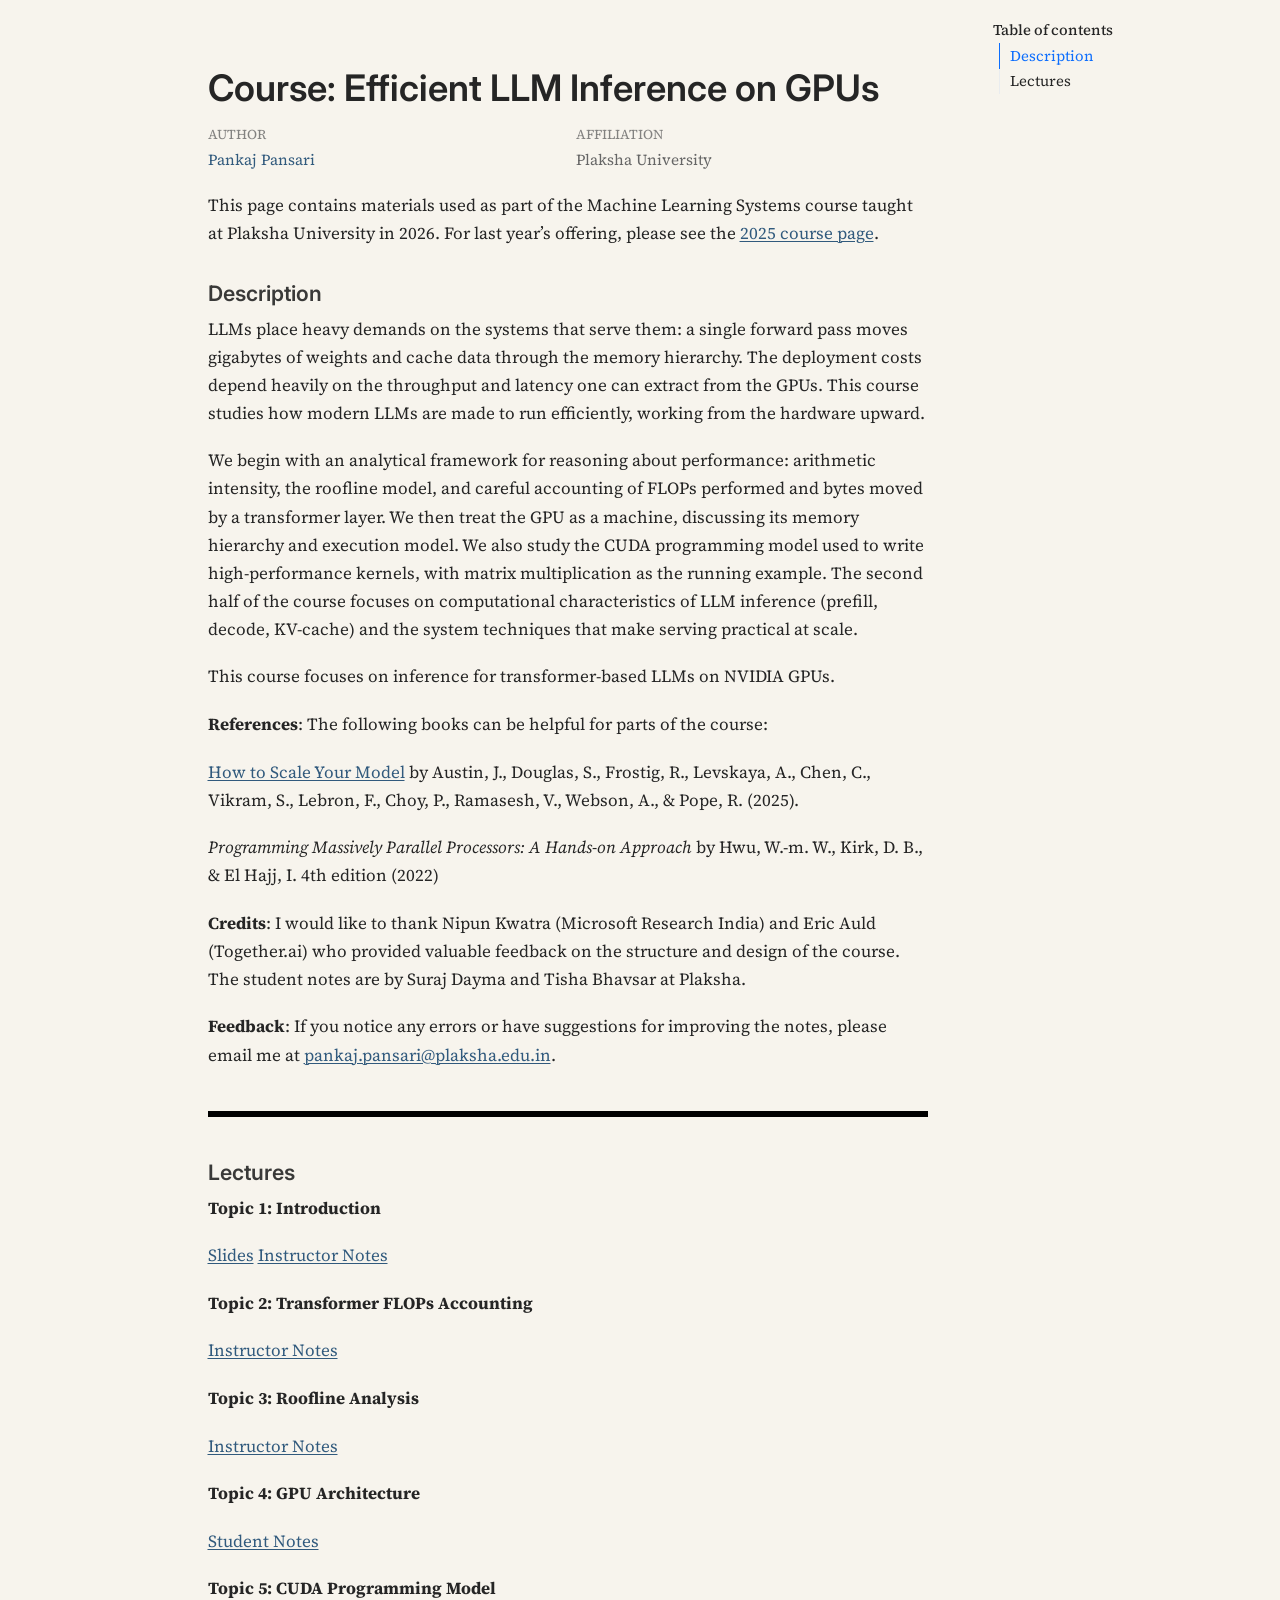
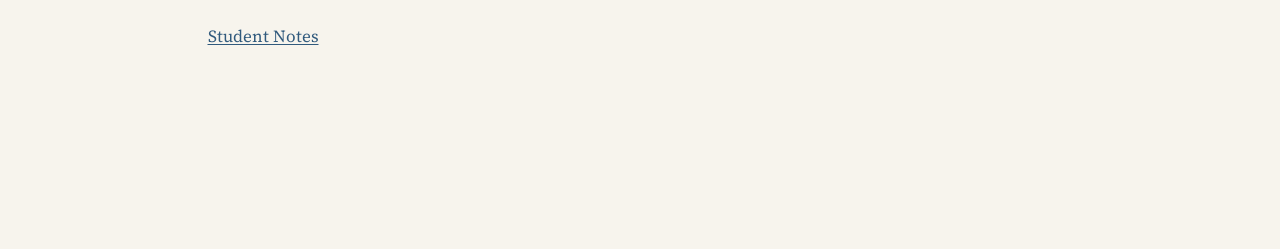
==== commit ba91ce01: "Minor change on landing page" ====
--- a/index.html
+++ b/index.html
@@ -96,7 +96,7 @@
 <p><strong>References</strong>: The following books can be helpful for parts of the course:</p>
 <p><a href="https://jax-ml.github.io/scaling-book/">How to Scale Your Model</a> by Austin, J., Douglas, S., Frostig, R., Levskaya, A., Chen, C., Vikram, S., Lebron, F., Choy, P., Ramasesh, V., Webson, A., &amp; Pope, R. (2025).</p>
 <p><em>Programming Massively Parallel Processors: A Hands-on Approach</em> by Hwu, W.-m. W., Kirk, D. B., &amp; El Hajj, I. 4th edition (2022)</p>
-<p><strong>Credits</strong>: I would like to thank Nipun Kwatra (Microsoft Research India) and Eric Auld (Together.ai) who provided valuable feedback on the structure and design of the course. The student notes are by Suraj Dayma at Plaksha.</p>
+<p><strong>Credits</strong>: I would like to thank Nipun Kwatra (Microsoft Research India) and Eric Auld (Together.ai) who provided valuable feedback on the structure and design of the course. The student notes are by Suraj Dayma and Tisha Bhavsar at Plaksha.</p>
 <p><strong>Feedback</strong>: If you notice any errors or have suggestions for improving the notes, please email me at <a href="mailto:pankaj.pansari@plaksha.edu.in">pankaj.pansari@plaksha.edu.in</a>.</p>
 <hr style="border: 3px solid black;">
 </section>
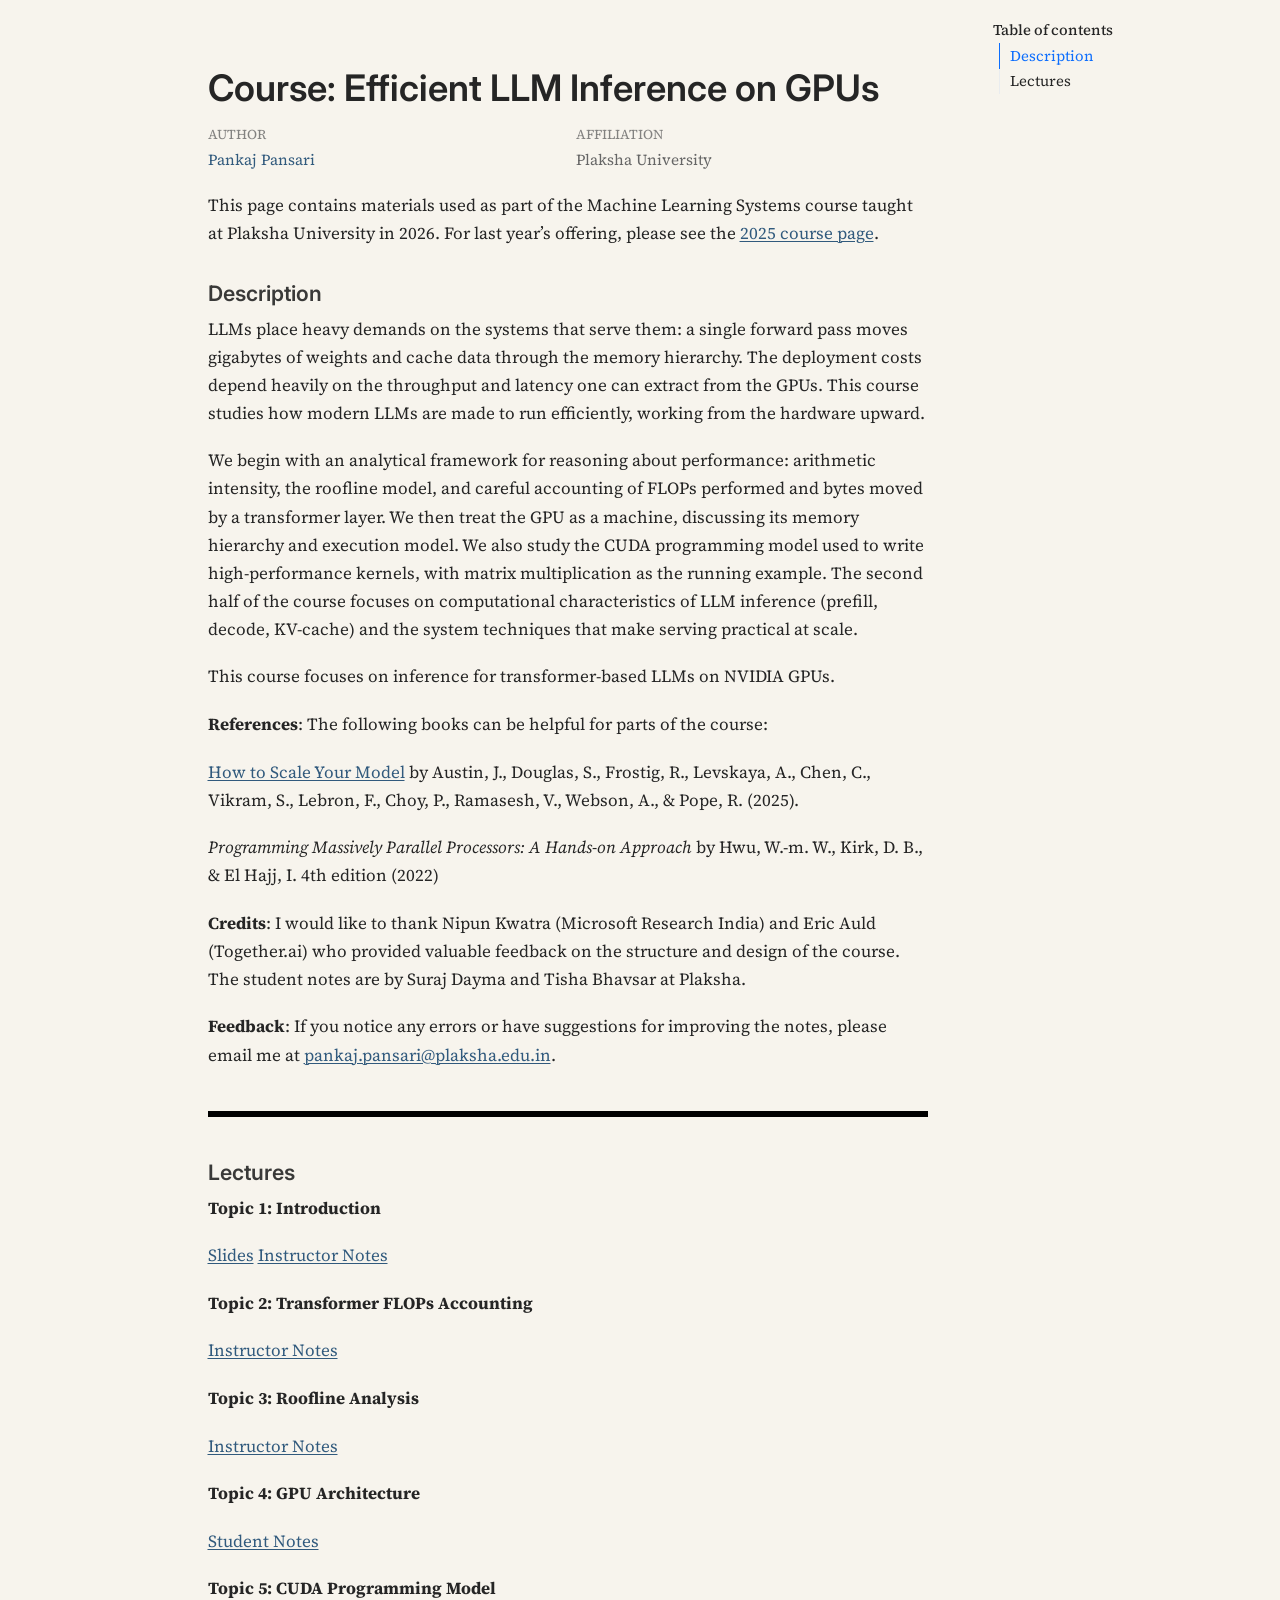
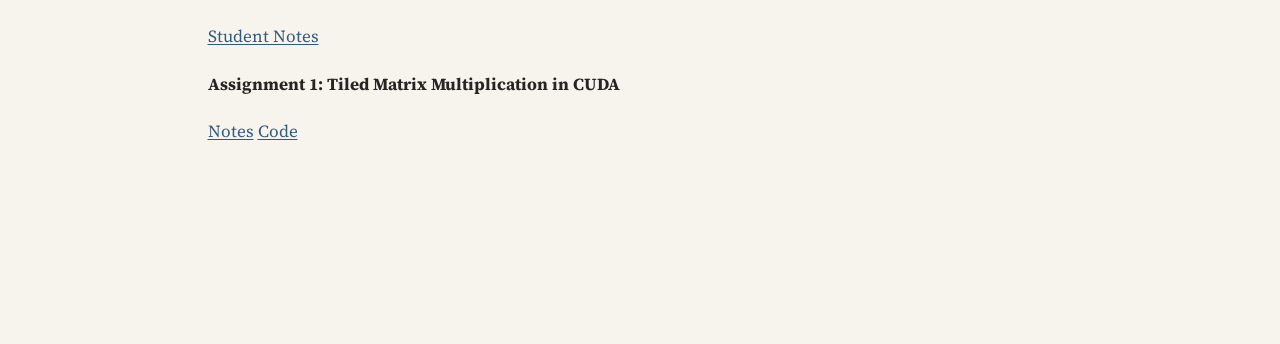
==== commit 12958579: "Assignment 1 added" ====
--- a/index.html
+++ b/index.html
@@ -112,6 +112,8 @@
 <p><a href="slides/03-GPUArchitecture_Suraj.pdf">Student Notes</a></p>
 <p><strong>Topic 5: CUDA Programming Model</strong></p>
 <p><a href="slides/04-CUDAProgramming_Suraj.pdf">Student Notes</a></p>
+<p><strong>Assignment 1: Tiled Matrix Multiplication in CUDA</strong></p>
+<p><a href="writeups/tiled_matmul_assignment/README.html">Notes</a> <a href="slides/wmma_assignment.tar.gz">Code</a></p>
 </section>
 
 </main>
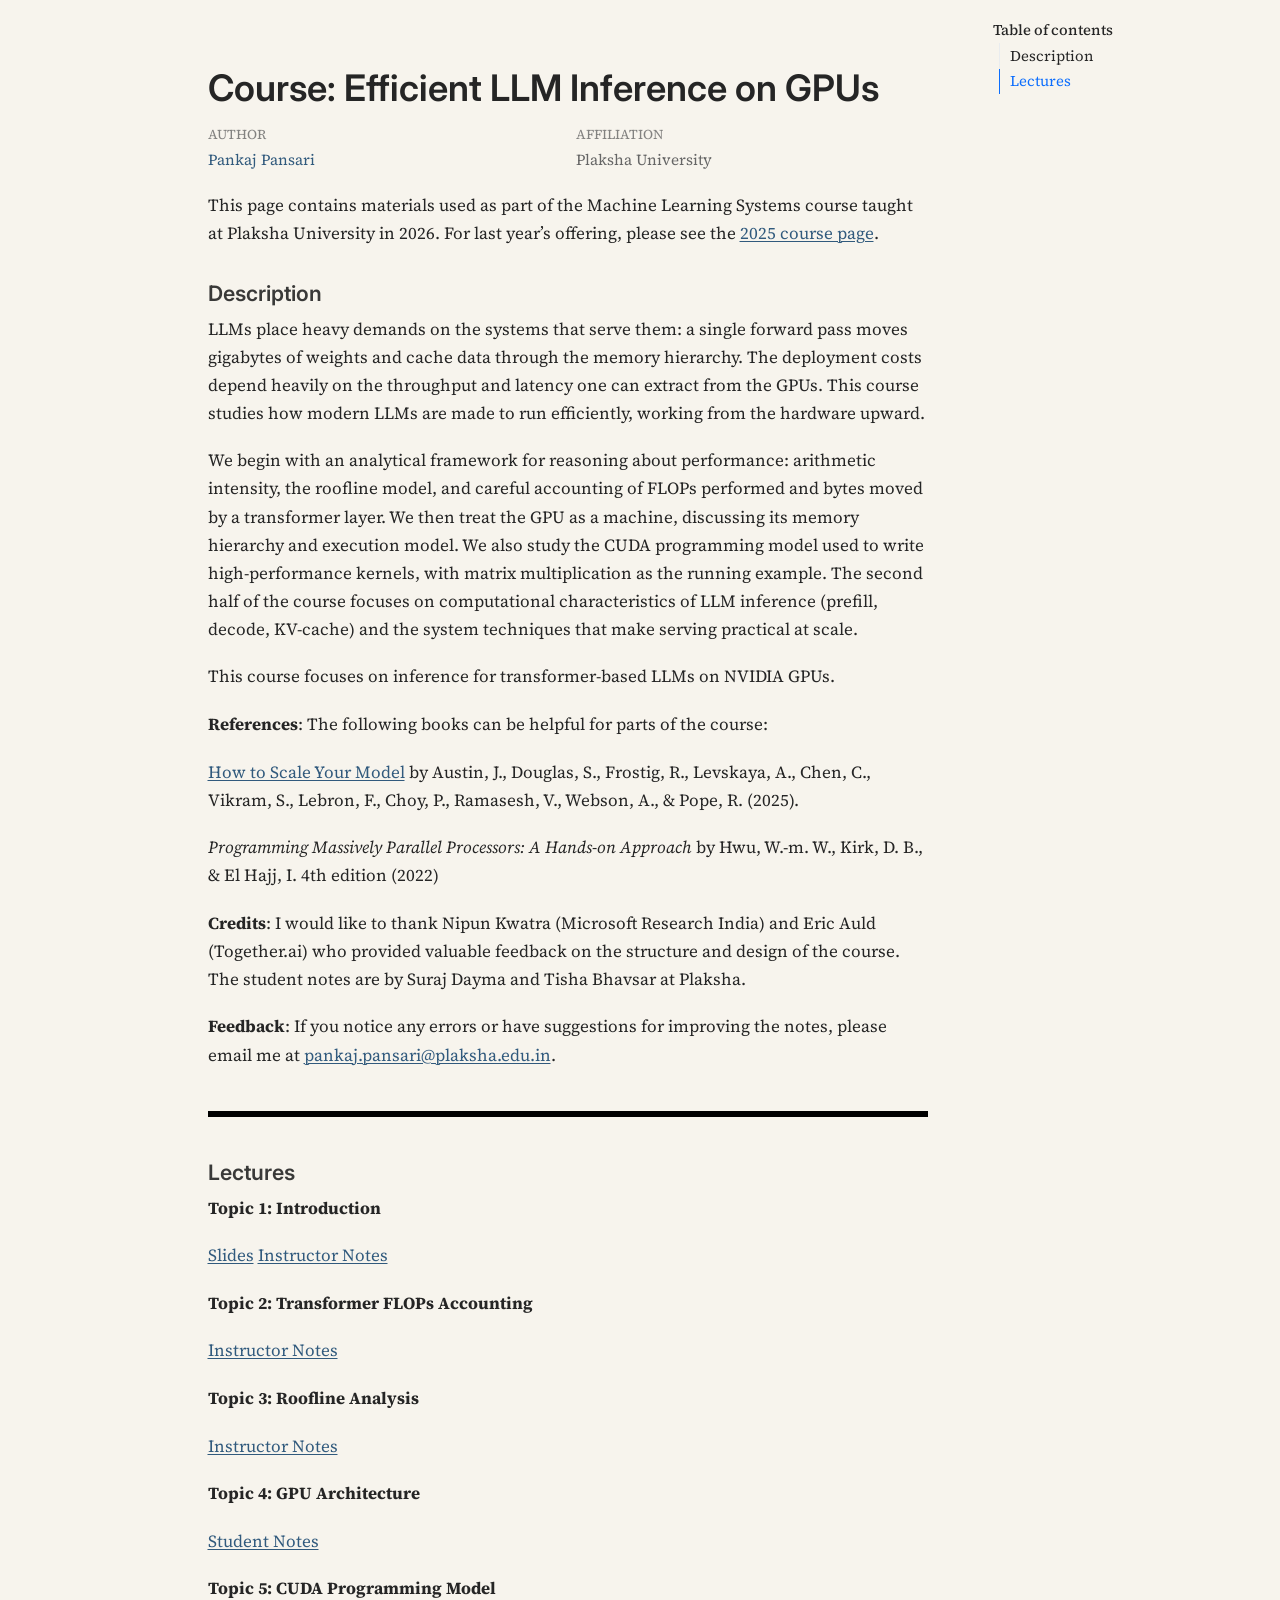
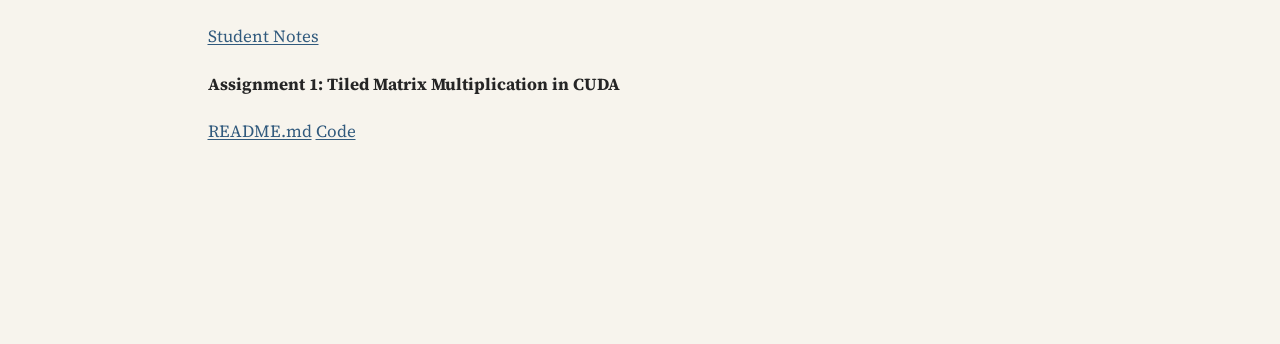
==== commit d96d51f8: "Minor update for assignment" ====
--- a/index.html
+++ b/index.html
@@ -2,7 +2,7 @@
 <html xmlns="http://www.w3.org/1999/xhtml" lang="en" xml:lang="en"><head>
 
 <meta charset="utf-8">
-<meta name="generator" content="quarto-1.6.43">
+<meta name="generator" content="quarto-1.8.26">
 
 <meta name="viewport" content="width=device-width, initial-scale=1.0, user-scalable=yes">
 
@@ -25,22 +25,24 @@
 
 
 <script src="index_files/libs/clipboard/clipboard.min.js"></script>
-<script src="index_files/libs/quarto-html/quarto.js"></script>
+<script src="index_files/libs/quarto-html/quarto.js" type="module"></script>
+<script src="index_files/libs/quarto-html/tabsets/tabsets.js" type="module"></script>
+<script src="index_files/libs/quarto-html/axe/axe-check.js" type="module"></script>
 <script src="index_files/libs/quarto-html/popper.min.js"></script>
 <script src="index_files/libs/quarto-html/tippy.umd.min.js"></script>
 <script src="index_files/libs/quarto-html/anchor.min.js"></script>
 <link href="index_files/libs/quarto-html/tippy.css" rel="stylesheet">
-<link href="index_files/libs/quarto-html/quarto-syntax-highlighting-7fd0fe4245b865325b8ce8dccb604d59.css" rel="stylesheet" id="quarto-text-highlighting-styles">
+<link href="index_files/libs/quarto-html/quarto-syntax-highlighting-597958c53c93a607afca12fd375c57ed.css" rel="stylesheet" id="quarto-text-highlighting-styles">
 <script src="index_files/libs/bootstrap/bootstrap.min.js"></script>
 <link href="index_files/libs/bootstrap/bootstrap-icons.css" rel="stylesheet">
-<link href="index_files/libs/bootstrap/bootstrap-6c8863d5bc949aecf8839d18886be96b.min.css" rel="stylesheet" append-hash="true" id="quarto-bootstrap" data-mode="light">
+<link href="index_files/libs/bootstrap/bootstrap-03b9936a249404a59fe9f08c3091c7e3.min.css" rel="stylesheet" append-hash="true" id="quarto-bootstrap" data-mode="light">
 <style>html{ scroll-behavior: smooth; }</style>
 
 
 <link rel="stylesheet" href="styles.css">
 </head>
 
-<body>
+<body class="quarto-light">
 
 <div id="quarto-content" class="page-columns page-rows-contents page-layout-article">
 <div id="quarto-margin-sidebar" class="sidebar margin-sidebar">
@@ -113,242 +115,249 @@
 <p><strong>Topic 5: CUDA Programming Model</strong></p>
 <p><a href="slides/04-CUDAProgramming_Suraj.pdf">Student Notes</a></p>
 <p><strong>Assignment 1: Tiled Matrix Multiplication in CUDA</strong></p>
-<p><a href="writeups/tiled_matmul_assignment/README.html">Notes</a> <a href="slides/wmma_assignment.tar.gz">Code</a></p>
+<p><a href="writeups/tiled_matmul_assignment/README.html">README.md</a> <a href="slides/wmma_assignment.tar.gz">Code</a></p>
 </section>
 
 </main>
 <!-- /main column -->
 <script id="quarto-html-after-body" type="application/javascript">
-window.document.addEventListener("DOMContentLoaded", function (event) {
-  const toggleBodyColorMode = (bsSheetEl) => {
-    const mode = bsSheetEl.getAttribute("data-mode");
-    const bodyEl = window.document.querySelector("body");
-    if (mode === "dark") {
-      bodyEl.classList.add("quarto-dark");
-      bodyEl.classList.remove("quarto-light");
-    } else {
-      bodyEl.classList.add("quarto-light");
-      bodyEl.classList.remove("quarto-dark");
-    }
-  }
-  const toggleBodyColorPrimary = () => {
-    const bsSheetEl = window.document.querySelector("link#quarto-bootstrap");
-    if (bsSheetEl) {
-      toggleBodyColorMode(bsSheetEl);
-    }
-  }
-  toggleBodyColorPrimary();  
-  const icon = "";
-  const anchorJS = new window.AnchorJS();
-  anchorJS.options = {
-    placement: 'right',
-    icon: icon
-  };
-  anchorJS.add('.anchored');
-  const isCodeAnnotation = (el) => {
-    for (const clz of el.classList) {
-      if (clz.startsWith('code-annotation-')) {                     
-        return true;
-      }
-    }
-    return false;
-  }
-  const onCopySuccess = function(e) {
-    // button target
-    const button = e.trigger;
-    // don't keep focus
-    button.blur();
-    // flash "checked"
-    button.classList.add('code-copy-button-checked');
-    var currentTitle = button.getAttribute("title");
-    button.setAttribute("title", "Copied!");
-    let tooltip;
-    if (window.bootstrap) {
-      button.setAttribute("data-bs-toggle", "tooltip");
-      button.setAttribute("data-bs-placement", "left");
-      button.setAttribute("data-bs-title", "Copied!");
-      tooltip = new bootstrap.Tooltip(button, 
-        { trigger: "manual", 
-          customClass: "code-copy-button-tooltip",
-          offset: [0, -8]});
-      tooltip.show();    
-    }
-    setTimeout(function() {
-      if (tooltip) {
-        tooltip.hide();
-        button.removeAttribute("data-bs-title");
-        button.removeAttribute("data-bs-toggle");
-        button.removeAttribute("data-bs-placement");
-      }
-      button.setAttribute("title", currentTitle);
-      button.classList.remove('code-copy-button-checked');
-    }, 1000);
-    // clear code selection
-    e.clearSelection();
-  }
-  const getTextToCopy = function(trigger) {
-      const codeEl = trigger.previousElementSibling.cloneNode(true);
+  window.document.addEventListener("DOMContentLoaded", function (event) {
+    const icon = "";
+    const anchorJS = new window.AnchorJS();
+    anchorJS.options = {
+      placement: 'right',
+      icon: icon
+    };
+    anchorJS.add('.anchored');
+    const isCodeAnnotation = (el) => {
+      for (const clz of el.classList) {
+        if (clz.startsWith('code-annotation-')) {                     
+          return true;
+        }
+      }
+      return false;
+    }
+    const onCopySuccess = function(e) {
+      // button target
+      const button = e.trigger;
+      // don't keep focus
+      button.blur();
+      // flash "checked"
+      button.classList.add('code-copy-button-checked');
+      var currentTitle = button.getAttribute("title");
+      button.setAttribute("title", "Copied!");
+      let tooltip;
+      if (window.bootstrap) {
+        button.setAttribute("data-bs-toggle", "tooltip");
+        button.setAttribute("data-bs-placement", "left");
+        button.setAttribute("data-bs-title", "Copied!");
+        tooltip = new bootstrap.Tooltip(button, 
+          { trigger: "manual", 
+            customClass: "code-copy-button-tooltip",
+            offset: [0, -8]});
+        tooltip.show();    
+      }
+      setTimeout(function() {
+        if (tooltip) {
+          tooltip.hide();
+          button.removeAttribute("data-bs-title");
+          button.removeAttribute("data-bs-toggle");
+          button.removeAttribute("data-bs-placement");
+        }
+        button.setAttribute("title", currentTitle);
+        button.classList.remove('code-copy-button-checked');
+      }, 1000);
+      // clear code selection
+      e.clearSelection();
+    }
+    const getTextToCopy = function(trigger) {
+      const outerScaffold = trigger.parentElement.cloneNode(true);
+      const codeEl = outerScaffold.querySelector('code');
       for (const childEl of codeEl.children) {
         if (isCodeAnnotation(childEl)) {
           childEl.remove();
         }
       }
       return codeEl.innerText;
-  }
-  const clipboard = new window.ClipboardJS('.code-copy-button:not([data-in-quarto-modal])', {
-    text: getTextToCopy
-  });
-  clipboard.on('success', onCopySuccess);
-  if (window.document.getElementById('quarto-embedded-source-code-modal')) {
-    const clipboardModal = new window.ClipboardJS('.code-copy-button[data-in-quarto-modal]', {
-      text: getTextToCopy,
-      container: window.document.getElementById('quarto-embedded-source-code-modal')
+    }
+    const clipboard = new window.ClipboardJS('.code-copy-button:not([data-in-quarto-modal])', {
+      text: getTextToCopy
     });
-    clipboardModal.on('success', onCopySuccess);
-  }
-    var localhostRegex = new RegExp(/^(?:http|https):\/\/localhost\:?[0-9]*\//);
-    var mailtoRegex = new RegExp(/^mailto:/);
-      var filterRegex = new RegExp('/' + window.location.host + '/');
-    var isInternal = (href) => {
-        return filterRegex.test(href) || localhostRegex.test(href) || mailtoRegex.test(href);
-    }
-    // Inspect non-navigation links and adorn them if external
- 	var links = window.document.querySelectorAll('a[href]:not(.nav-link):not(.navbar-brand):not(.toc-action):not(.sidebar-link):not(.sidebar-item-toggle):not(.pagination-link):not(.no-external):not([aria-hidden]):not(.dropdown-item):not(.quarto-navigation-tool):not(.about-link)');
-    for (var i=0; i<links.length; i++) {
-      const link = links[i];
-      if (!isInternal(link.href)) {
-        // undo the damage that might have been done by quarto-nav.js in the case of
-        // links that we want to consider external
-        if (link.dataset.originalHref !== undefined) {
-          link.href = link.dataset.originalHref;
-        }
-      }
-    }
-  function tippyHover(el, contentFn, onTriggerFn, onUntriggerFn) {
-    const config = {
-      allowHTML: true,
-      maxWidth: 500,
-      delay: 100,
-      arrow: false,
-      appendTo: function(el) {
-          return el.parentElement;
-      },
-      interactive: true,
-      interactiveBorder: 10,
-      theme: 'quarto',
-      placement: 'bottom-start',
-    };
-    if (contentFn) {
-      config.content = contentFn;
-    }
-    if (onTriggerFn) {
-      config.onTrigger = onTriggerFn;
-    }
-    if (onUntriggerFn) {
-      config.onUntrigger = onUntriggerFn;
-    }
-    window.tippy(el, config); 
-  }
-  const noterefs = window.document.querySelectorAll('a[role="doc-noteref"]');
-  for (var i=0; i<noterefs.length; i++) {
-    const ref = noterefs[i];
-    tippyHover(ref, function() {
-      // use id or data attribute instead here
-      let href = ref.getAttribute('data-footnote-href') || ref.getAttribute('href');
-      try { href = new URL(href).hash; } catch {}
-      const id = href.replace(/^#\/?/, "");
-      const note = window.document.getElementById(id);
-      if (note) {
-        return note.innerHTML;
+    clipboard.on('success', onCopySuccess);
+    if (window.document.getElementById('quarto-embedded-source-code-modal')) {
+      const clipboardModal = new window.ClipboardJS('.code-copy-button[data-in-quarto-modal]', {
+        text: getTextToCopy,
+        container: window.document.getElementById('quarto-embedded-source-code-modal')
+      });
+      clipboardModal.on('success', onCopySuccess);
+    }
+      var localhostRegex = new RegExp(/^(?:http|https):\/\/localhost\:?[0-9]*\//);
+      var mailtoRegex = new RegExp(/^mailto:/);
+        var filterRegex = new RegExp('/' + window.location.host + '/');
+      var isInternal = (href) => {
+          return filterRegex.test(href) || localhostRegex.test(href) || mailtoRegex.test(href);
+      }
+      // Inspect non-navigation links and adorn them if external
+     var links = window.document.querySelectorAll('a[href]:not(.nav-link):not(.navbar-brand):not(.toc-action):not(.sidebar-link):not(.sidebar-item-toggle):not(.pagination-link):not(.no-external):not([aria-hidden]):not(.dropdown-item):not(.quarto-navigation-tool):not(.about-link)');
+      for (var i=0; i<links.length; i++) {
+        const link = links[i];
+        if (!isInternal(link.href)) {
+          // undo the damage that might have been done by quarto-nav.js in the case of
+          // links that we want to consider external
+          if (link.dataset.originalHref !== undefined) {
+            link.href = link.dataset.originalHref;
+          }
+        }
+      }
+    function tippyHover(el, contentFn, onTriggerFn, onUntriggerFn) {
+      const config = {
+        allowHTML: true,
+        maxWidth: 500,
+        delay: 100,
+        arrow: false,
+        appendTo: function(el) {
+            return el.parentElement;
+        },
+        interactive: true,
+        interactiveBorder: 10,
+        theme: 'quarto',
+        placement: 'bottom-start',
+      };
+      if (contentFn) {
+        config.content = contentFn;
+      }
+      if (onTriggerFn) {
+        config.onTrigger = onTriggerFn;
+      }
+      if (onUntriggerFn) {
+        config.onUntrigger = onUntriggerFn;
+      }
+      window.tippy(el, config); 
+    }
+    const noterefs = window.document.querySelectorAll('a[role="doc-noteref"]');
+    for (var i=0; i<noterefs.length; i++) {
+      const ref = noterefs[i];
+      tippyHover(ref, function() {
+        // use id or data attribute instead here
+        let href = ref.getAttribute('data-footnote-href') || ref.getAttribute('href');
+        try { href = new URL(href).hash; } catch {}
+        const id = href.replace(/^#\/?/, "");
+        const note = window.document.getElementById(id);
+        if (note) {
+          return note.innerHTML;
+        } else {
+          return "";
+        }
+      });
+    }
+    const xrefs = window.document.querySelectorAll('a.quarto-xref');
+    const processXRef = (id, note) => {
+      // Strip column container classes
+      const stripColumnClz = (el) => {
+        el.classList.remove("page-full", "page-columns");
+        if (el.children) {
+          for (const child of el.children) {
+            stripColumnClz(child);
+          }
+        }
+      }
+      stripColumnClz(note)
+      if (id === null || id.startsWith('sec-')) {
+        // Special case sections, only their first couple elements
+        const container = document.createElement("div");
+        if (note.children && note.children.length > 2) {
+          container.appendChild(note.children[0].cloneNode(true));
+          for (let i = 1; i < note.children.length; i++) {
+            const child = note.children[i];
+            if (child.tagName === "P" && child.innerText === "") {
+              continue;
+            } else {
+              container.appendChild(child.cloneNode(true));
+              break;
+            }
+          }
+          if (window.Quarto?.typesetMath) {
+            window.Quarto.typesetMath(container);
+          }
+          return container.innerHTML
+        } else {
+          if (window.Quarto?.typesetMath) {
+            window.Quarto.typesetMath(note);
+          }
+          return note.innerHTML;
+        }
       } else {
-        return "";
-      }
-    });
-  }
-  const xrefs = window.document.querySelectorAll('a.quarto-xref');
-  const processXRef = (id, note) => {
-    // Strip column container classes
-    const stripColumnClz = (el) => {
-      el.classList.remove("page-full", "page-columns");
-      if (el.children) {
-        for (const child of el.children) {
-          stripColumnClz(child);
-        }
-      }
-    }
-    stripColumnClz(note)
-    if (id === null || id.startsWith('sec-')) {
-      // Special case sections, only their first couple elements
-      const container = document.createElement("div");
-      if (note.children && note.children.length > 2) {
-        container.appendChild(note.children[0].cloneNode(true));
-        for (let i = 1; i < note.children.length; i++) {
-          const child = note.children[i];
-          if (child.tagName === "P" && child.innerText === "") {
-            continue;
-          } else {
-            container.appendChild(child.cloneNode(true));
-            break;
-          }
-        }
-        if (window.Quarto?.typesetMath) {
-          window.Quarto.typesetMath(container);
-        }
-        return container.innerHTML
-      } else {
+        // Remove any anchor links if they are present
+        const anchorLink = note.querySelector('a.anchorjs-link');
+        if (anchorLink) {
+          anchorLink.remove();
+        }
         if (window.Quarto?.typesetMath) {
           window.Quarto.typesetMath(note);
         }
-        return note.innerHTML;
-      }
-    } else {
-      // Remove any anchor links if they are present
-      const anchorLink = note.querySelector('a.anchorjs-link');
-      if (anchorLink) {
-        anchorLink.remove();
-      }
-      if (window.Quarto?.typesetMath) {
-        window.Quarto.typesetMath(note);
-      }
-      if (note.classList.contains("callout")) {
-        return note.outerHTML;
-      } else {
-        return note.innerHTML;
-      }
-    }
-  }
-  for (var i=0; i<xrefs.length; i++) {
-    const xref = xrefs[i];
-    tippyHover(xref, undefined, function(instance) {
-      instance.disable();
-      let url = xref.getAttribute('href');
-      let hash = undefined; 
-      if (url.startsWith('#')) {
-        hash = url;
-      } else {
-        try { hash = new URL(url).hash; } catch {}
-      }
-      if (hash) {
-        const id = hash.replace(/^#\/?/, "");
-        const note = window.document.getElementById(id);
-        if (note !== null) {
-          try {
-            const html = processXRef(id, note.cloneNode(true));
-            instance.setContent(html);
-          } finally {
-            instance.enable();
-            instance.show();
-          }
+        if (note.classList.contains("callout")) {
+          return note.outerHTML;
         } else {
-          // See if we can fetch this
-          fetch(url.split('#')[0])
+          return note.innerHTML;
+        }
+      }
+    }
+    for (var i=0; i<xrefs.length; i++) {
+      const xref = xrefs[i];
+      tippyHover(xref, undefined, function(instance) {
+        instance.disable();
+        let url = xref.getAttribute('href');
+        let hash = undefined; 
+        if (url.startsWith('#')) {
+          hash = url;
+        } else {
+          try { hash = new URL(url).hash; } catch {}
+        }
+        if (hash) {
+          const id = hash.replace(/^#\/?/, "");
+          const note = window.document.getElementById(id);
+          if (note !== null) {
+            try {
+              const html = processXRef(id, note.cloneNode(true));
+              instance.setContent(html);
+            } finally {
+              instance.enable();
+              instance.show();
+            }
+          } else {
+            // See if we can fetch this
+            fetch(url.split('#')[0])
+            .then(res => res.text())
+            .then(html => {
+              const parser = new DOMParser();
+              const htmlDoc = parser.parseFromString(html, "text/html");
+              const note = htmlDoc.getElementById(id);
+              if (note !== null) {
+                const html = processXRef(id, note);
+                instance.setContent(html);
+              } 
+            }).finally(() => {
+              instance.enable();
+              instance.show();
+            });
+          }
+        } else {
+          // See if we can fetch a full url (with no hash to target)
+          // This is a special case and we should probably do some content thinning / targeting
+          fetch(url)
           .then(res => res.text())
           .then(html => {
             const parser = new DOMParser();
             const htmlDoc = parser.parseFromString(html, "text/html");
-            const note = htmlDoc.getElementById(id);
+            const note = htmlDoc.querySelector('main.content');
             if (note !== null) {
-              const html = processXRef(id, note);
+              // This should only happen for chapter cross references
+              // (since there is no id in the URL)
+              // remove the first header
+              if (note.children.length > 0 && note.children[0].tagName === "HEADER") {
+                note.children[0].remove();
+              }
+              const html = processXRef(null, note);
               instance.setContent(html);
             } 
           }).finally(() => {
@@ -356,185 +365,161 @@
             instance.show();
           });
         }
+      }, function(instance) {
+      });
+    }
+        let selectedAnnoteEl;
+        const selectorForAnnotation = ( cell, annotation) => {
+          let cellAttr = 'data-code-cell="' + cell + '"';
+          let lineAttr = 'data-code-annotation="' +  annotation + '"';
+          const selector = 'span[' + cellAttr + '][' + lineAttr + ']';
+          return selector;
+        }
+        const selectCodeLines = (annoteEl) => {
+          const doc = window.document;
+          const targetCell = annoteEl.getAttribute("data-target-cell");
+          const targetAnnotation = annoteEl.getAttribute("data-target-annotation");
+          const annoteSpan = window.document.querySelector(selectorForAnnotation(targetCell, targetAnnotation));
+          const lines = annoteSpan.getAttribute("data-code-lines").split(",");
+          const lineIds = lines.map((line) => {
+            return targetCell + "-" + line;
+          })
+          let top = null;
+          let height = null;
+          let parent = null;
+          if (lineIds.length > 0) {
+              //compute the position of the single el (top and bottom and make a div)
+              const el = window.document.getElementById(lineIds[0]);
+              top = el.offsetTop;
+              height = el.offsetHeight;
+              parent = el.parentElement.parentElement;
+            if (lineIds.length > 1) {
+              const lastEl = window.document.getElementById(lineIds[lineIds.length - 1]);
+              const bottom = lastEl.offsetTop + lastEl.offsetHeight;
+              height = bottom - top;
+            }
+            if (top !== null && height !== null && parent !== null) {
+              // cook up a div (if necessary) and position it 
+              let div = window.document.getElementById("code-annotation-line-highlight");
+              if (div === null) {
+                div = window.document.createElement("div");
+                div.setAttribute("id", "code-annotation-line-highlight");
+                div.style.position = 'absolute';
+                parent.appendChild(div);
+              }
+              div.style.top = top - 2 + "px";
+              div.style.height = height + 4 + "px";
+              div.style.left = 0;
+              let gutterDiv = window.document.getElementById("code-annotation-line-highlight-gutter");
+              if (gutterDiv === null) {
+                gutterDiv = window.document.createElement("div");
+                gutterDiv.setAttribute("id", "code-annotation-line-highlight-gutter");
+                gutterDiv.style.position = 'absolute';
+                const codeCell = window.document.getElementById(targetCell);
+                const gutter = codeCell.querySelector('.code-annotation-gutter');
+                gutter.appendChild(gutterDiv);
+              }
+              gutterDiv.style.top = top - 2 + "px";
+              gutterDiv.style.height = height + 4 + "px";
+            }
+            selectedAnnoteEl = annoteEl;
+          }
+        };
+        const unselectCodeLines = () => {
+          const elementsIds = ["code-annotation-line-highlight", "code-annotation-line-highlight-gutter"];
+          elementsIds.forEach((elId) => {
+            const div = window.document.getElementById(elId);
+            if (div) {
+              div.remove();
+            }
+          });
+          selectedAnnoteEl = undefined;
+        };
+          // Handle positioning of the toggle
+      window.addEventListener(
+        "resize",
+        throttle(() => {
+          elRect = undefined;
+          if (selectedAnnoteEl) {
+            selectCodeLines(selectedAnnoteEl);
+          }
+        }, 10)
+      );
+      function throttle(fn, ms) {
+      let throttle = false;
+      let timer;
+        return (...args) => {
+          if(!throttle) { // first call gets through
+              fn.apply(this, args);
+              throttle = true;
+          } else { // all the others get throttled
+              if(timer) clearTimeout(timer); // cancel #2
+              timer = setTimeout(() => {
+                fn.apply(this, args);
+                timer = throttle = false;
+              }, ms);
+          }
+        };
+      }
+        // Attach click handler to the DT
+        const annoteDls = window.document.querySelectorAll('dt[data-target-cell]');
+        for (const annoteDlNode of annoteDls) {
+          annoteDlNode.addEventListener('click', (event) => {
+            const clickedEl = event.target;
+            if (clickedEl !== selectedAnnoteEl) {
+              unselectCodeLines();
+              const activeEl = window.document.querySelector('dt[data-target-cell].code-annotation-active');
+              if (activeEl) {
+                activeEl.classList.remove('code-annotation-active');
+              }
+              selectCodeLines(clickedEl);
+              clickedEl.classList.add('code-annotation-active');
+            } else {
+              // Unselect the line
+              unselectCodeLines();
+              clickedEl.classList.remove('code-annotation-active');
+            }
+          });
+        }
+    const findCites = (el) => {
+      const parentEl = el.parentElement;
+      if (parentEl) {
+        const cites = parentEl.dataset.cites;
+        if (cites) {
+          return {
+            el,
+            cites: cites.split(' ')
+          };
+        } else {
+          return findCites(el.parentElement)
+        }
       } else {
-        // See if we can fetch a full url (with no hash to target)
-        // This is a special case and we should probably do some content thinning / targeting
-        fetch(url)
-        .then(res => res.text())
-        .then(html => {
-          const parser = new DOMParser();
-          const htmlDoc = parser.parseFromString(html, "text/html");
-          const note = htmlDoc.querySelector('main.content');
-          if (note !== null) {
-            // This should only happen for chapter cross references
-            // (since there is no id in the URL)
-            // remove the first header
-            if (note.children.length > 0 && note.children[0].tagName === "HEADER") {
-              note.children[0].remove();
-            }
-            const html = processXRef(null, note);
-            instance.setContent(html);
-          } 
-        }).finally(() => {
-          instance.enable();
-          instance.show();
+        return undefined;
+      }
+    };
+    var bibliorefs = window.document.querySelectorAll('a[role="doc-biblioref"]');
+    for (var i=0; i<bibliorefs.length; i++) {
+      const ref = bibliorefs[i];
+      const citeInfo = findCites(ref);
+      if (citeInfo) {
+        tippyHover(citeInfo.el, function() {
+          var popup = window.document.createElement('div');
+          citeInfo.cites.forEach(function(cite) {
+            var citeDiv = window.document.createElement('div');
+            citeDiv.classList.add('hanging-indent');
+            citeDiv.classList.add('csl-entry');
+            var biblioDiv = window.document.getElementById('ref-' + cite);
+            if (biblioDiv) {
+              citeDiv.innerHTML = biblioDiv.innerHTML;
+            }
+            popup.appendChild(citeDiv);
+          });
+          return popup.innerHTML;
         });
       }
-    }, function(instance) {
-    });
-  }
-      let selectedAnnoteEl;
-      const selectorForAnnotation = ( cell, annotation) => {
-        let cellAttr = 'data-code-cell="' + cell + '"';
-        let lineAttr = 'data-code-annotation="' +  annotation + '"';
-        const selector = 'span[' + cellAttr + '][' + lineAttr + ']';
-        return selector;
-      }
-      const selectCodeLines = (annoteEl) => {
-        const doc = window.document;
-        const targetCell = annoteEl.getAttribute("data-target-cell");
-        const targetAnnotation = annoteEl.getAttribute("data-target-annotation");
-        const annoteSpan = window.document.querySelector(selectorForAnnotation(targetCell, targetAnnotation));
-        const lines = annoteSpan.getAttribute("data-code-lines").split(",");
-        const lineIds = lines.map((line) => {
-          return targetCell + "-" + line;
-        })
-        let top = null;
-        let height = null;
-        let parent = null;
-        if (lineIds.length > 0) {
-            //compute the position of the single el (top and bottom and make a div)
-            const el = window.document.getElementById(lineIds[0]);
-            top = el.offsetTop;
-            height = el.offsetHeight;
-            parent = el.parentElement.parentElement;
-          if (lineIds.length > 1) {
-            const lastEl = window.document.getElementById(lineIds[lineIds.length - 1]);
-            const bottom = lastEl.offsetTop + lastEl.offsetHeight;
-            height = bottom - top;
-          }
-          if (top !== null && height !== null && parent !== null) {
-            // cook up a div (if necessary) and position it 
-            let div = window.document.getElementById("code-annotation-line-highlight");
-            if (div === null) {
-              div = window.document.createElement("div");
-              div.setAttribute("id", "code-annotation-line-highlight");
-              div.style.position = 'absolute';
-              parent.appendChild(div);
-            }
-            div.style.top = top - 2 + "px";
-            div.style.height = height + 4 + "px";
-            div.style.left = 0;
-            let gutterDiv = window.document.getElementById("code-annotation-line-highlight-gutter");
-            if (gutterDiv === null) {
-              gutterDiv = window.document.createElement("div");
-              gutterDiv.setAttribute("id", "code-annotation-line-highlight-gutter");
-              gutterDiv.style.position = 'absolute';
-              const codeCell = window.document.getElementById(targetCell);
-              const gutter = codeCell.querySelector('.code-annotation-gutter');
-              gutter.appendChild(gutterDiv);
-            }
-            gutterDiv.style.top = top - 2 + "px";
-            gutterDiv.style.height = height + 4 + "px";
-          }
-          selectedAnnoteEl = annoteEl;
-        }
-      };
-      const unselectCodeLines = () => {
-        const elementsIds = ["code-annotation-line-highlight", "code-annotation-line-highlight-gutter"];
-        elementsIds.forEach((elId) => {
-          const div = window.document.getElementById(elId);
-          if (div) {
-            div.remove();
-          }
-        });
-        selectedAnnoteEl = undefined;
-      };
-        // Handle positioning of the toggle
-    window.addEventListener(
-      "resize",
-      throttle(() => {
-        elRect = undefined;
-        if (selectedAnnoteEl) {
-          selectCodeLines(selectedAnnoteEl);
-        }
-      }, 10)
-    );
-    function throttle(fn, ms) {
-    let throttle = false;
-    let timer;
-      return (...args) => {
-        if(!throttle) { // first call gets through
-            fn.apply(this, args);
-            throttle = true;
-        } else { // all the others get throttled
-            if(timer) clearTimeout(timer); // cancel #2
-            timer = setTimeout(() => {
-              fn.apply(this, args);
-              timer = throttle = false;
-            }, ms);
-        }
-      };
-    }
-      // Attach click handler to the DT
-      const annoteDls = window.document.querySelectorAll('dt[data-target-cell]');
-      for (const annoteDlNode of annoteDls) {
-        annoteDlNode.addEventListener('click', (event) => {
-          const clickedEl = event.target;
-          if (clickedEl !== selectedAnnoteEl) {
-            unselectCodeLines();
-            const activeEl = window.document.querySelector('dt[data-target-cell].code-annotation-active');
-            if (activeEl) {
-              activeEl.classList.remove('code-annotation-active');
-            }
-            selectCodeLines(clickedEl);
-            clickedEl.classList.add('code-annotation-active');
-          } else {
-            // Unselect the line
-            unselectCodeLines();
-            clickedEl.classList.remove('code-annotation-active');
-          }
-        });
-      }
-  const findCites = (el) => {
-    const parentEl = el.parentElement;
-    if (parentEl) {
-      const cites = parentEl.dataset.cites;
-      if (cites) {
-        return {
-          el,
-          cites: cites.split(' ')
-        };
-      } else {
-        return findCites(el.parentElement)
-      }
-    } else {
-      return undefined;
-    }
-  };
-  var bibliorefs = window.document.querySelectorAll('a[role="doc-biblioref"]');
-  for (var i=0; i<bibliorefs.length; i++) {
-    const ref = bibliorefs[i];
-    const citeInfo = findCites(ref);
-    if (citeInfo) {
-      tippyHover(citeInfo.el, function() {
-        var popup = window.document.createElement('div');
-        citeInfo.cites.forEach(function(cite) {
-          var citeDiv = window.document.createElement('div');
-          citeDiv.classList.add('hanging-indent');
-          citeDiv.classList.add('csl-entry');
-          var biblioDiv = window.document.getElementById('ref-' + cite);
-          if (biblioDiv) {
-            citeDiv.innerHTML = biblioDiv.innerHTML;
-          }
-          popup.appendChild(citeDiv);
-        });
-        return popup.innerHTML;
-      });
-    }
-  }
-});
-</script>
+    }
+  });
+  </script>
 </div> <!-- /content -->
 
 
--- a/index_files/libs/quarto-html/quarto-syntax-highlighting-597958c53c93a607afca12fd375c57ed.css
+++ b/index_files/libs/quarto-html/quarto-syntax-highlighting-597958c53c93a607afca12fd375c57ed.css
@@ -0,0 +1,210 @@
+/* quarto syntax highlight colors */
+:root {
+  --quarto-hl-al-color: #ff5555;
+  --quarto-hl-an-color: #6a737d;
+  --quarto-hl-at-color: #d73a49;
+  --quarto-hl-bn-color: #005cc5;
+  --quarto-hl-bu-color: #d73a49;
+  --quarto-hl-ch-color: #032f62;
+  --quarto-hl-co-color: #6a737d;
+  --quarto-hl-cv-color: #6a737d;
+  --quarto-hl-cn-color: #005cc5;
+  --quarto-hl-cf-color: #d73a49;
+  --quarto-hl-dt-color: #d73a49;
+  --quarto-hl-dv-color: #005cc5;
+  --quarto-hl-do-color: #6a737d;
+  --quarto-hl-er-color: #ff5555;
+  --quarto-hl-ex-color: #d73a49;
+  --quarto-hl-fl-color: #005cc5;
+  --quarto-hl-fu-color: #6f42c1;
+  --quarto-hl-im-color: #032f62;
+  --quarto-hl-in-color: #6a737d;
+  --quarto-hl-kw-color: #d73a49;
+  --quarto-hl-op-color: #24292e;
+  --quarto-hl-pp-color: #d73a49;
+  --quarto-hl-re-color: #6a737d;
+  --quarto-hl-sc-color: #005cc5;
+  --quarto-hl-ss-color: #032f62;
+  --quarto-hl-st-color: #032f62;
+  --quarto-hl-va-color: #e36209;
+  --quarto-hl-vs-color: #032f62;
+  --quarto-hl-wa-color: #ff5555;
+}
+
+/* other quarto variables */
+:root {
+  --quarto-font-monospace: SFMono-Regular, Menlo, Monaco, Consolas, "Liberation Mono", "Courier New", monospace;
+}
+
+/* syntax highlight based on Pandoc's rules */
+pre > code.sourceCode > span {
+  color: #24292e;
+}
+
+code.sourceCode > span {
+  color: #24292e;
+}
+
+div.sourceCode,
+div.sourceCode pre.sourceCode {
+  color: #24292e;
+}
+
+/* Normal */
+code span {
+  color: #24292e;
+}
+
+/* Alert */
+code span.al {
+  font-weight: bold;
+  color: #ff5555;
+}
+
+/* Annotation */
+code span.an {
+  color: #6a737d;
+}
+
+/* Attribute */
+code span.at {
+  color: #d73a49;
+}
+
+/* BaseN */
+code span.bn {
+  color: #005cc5;
+}
+
+/* BuiltIn */
+code span.bu {
+  color: #d73a49;
+}
+
+/* ControlFlow */
+code span.cf {
+  color: #d73a49;
+}
+
+/* Char */
+code span.ch {
+  color: #032f62;
+}
+
+/* Constant */
+code span.cn {
+  color: #005cc5;
+}
+
+/* Comment */
+code span.co {
+  color: #6a737d;
+}
+
+/* CommentVar */
+code span.cv {
+  color: #6a737d;
+}
+
+/* Documentation */
+code span.do {
+  color: #6a737d;
+}
+
+/* DataType */
+code span.dt {
+  color: #d73a49;
+}
+
+/* DecVal */
+code span.dv {
+  color: #005cc5;
+}
+
+/* Error */
+code span.er {
+  color: #ff5555;
+  text-decoration: underline;
+}
+
+/* Extension */
+code span.ex {
+  font-weight: bold;
+  color: #d73a49;
+}
+
+/* Float */
+code span.fl {
+  color: #005cc5;
+}
+
+/* Function */
+code span.fu {
+  color: #6f42c1;
+}
+
+/* Import */
+code span.im {
+  color: #032f62;
+}
+
+/* Information */
+code span.in {
+  color: #6a737d;
+}
+
+/* Keyword */
+code span.kw {
+  color: #d73a49;
+}
+
+/* Operator */
+code span.op {
+  color: #24292e;
+}
+
+/* Preprocessor */
+code span.pp {
+  color: #d73a49;
+}
+
+/* RegionMarker */
+code span.re {
+  color: #6a737d;
+}
+
+/* SpecialChar */
+code span.sc {
+  color: #005cc5;
+}
+
+/* SpecialString */
+code span.ss {
+  color: #032f62;
+}
+
+/* String */
+code span.st {
+  color: #032f62;
+}
+
+/* Variable */
+code span.va {
+  color: #e36209;
+}
+
+/* VerbatimString */
+code span.vs {
+  color: #032f62;
+}
+
+/* Warning */
+code span.wa {
+  color: #ff5555;
+}
+
+.prevent-inlining {
+  content: "</";
+}
+
+/*# sourceMappingURL=66e7f55fcf14ffca7aa1b791d8228cd1.css.map */
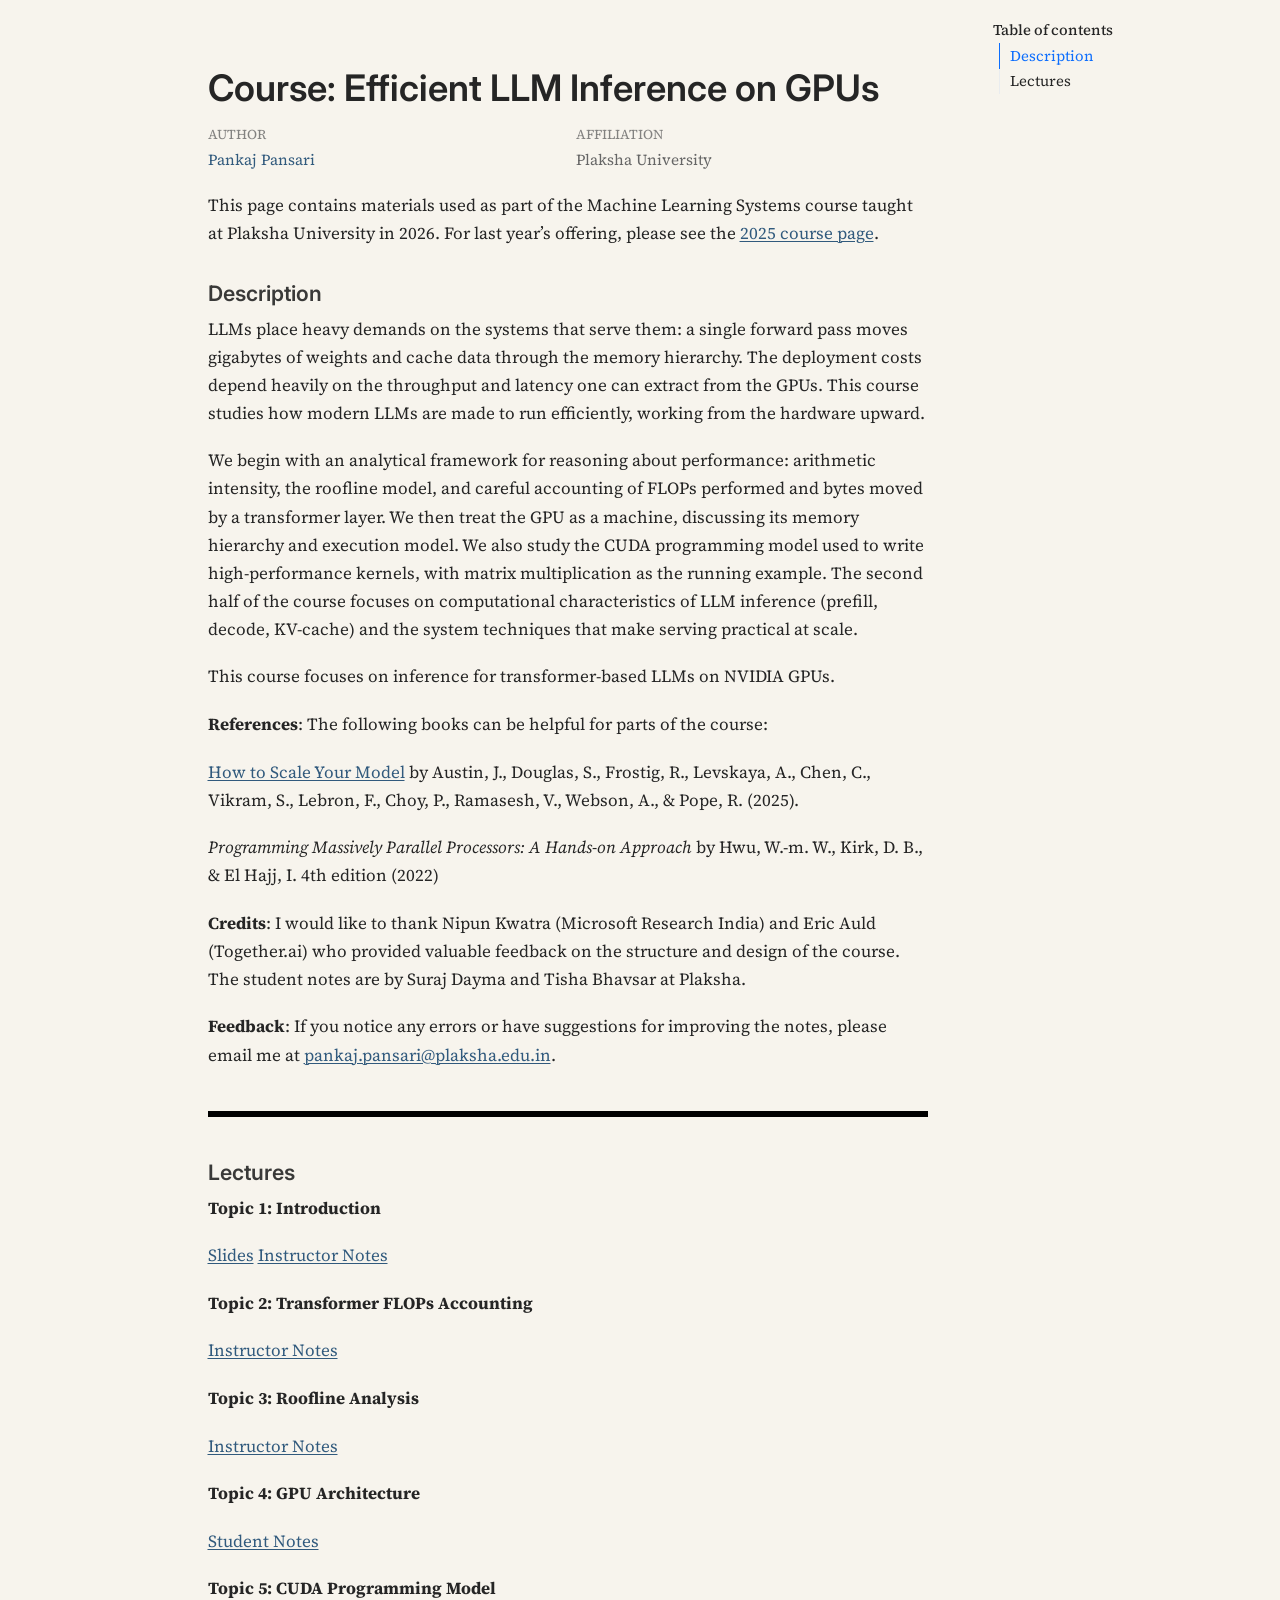
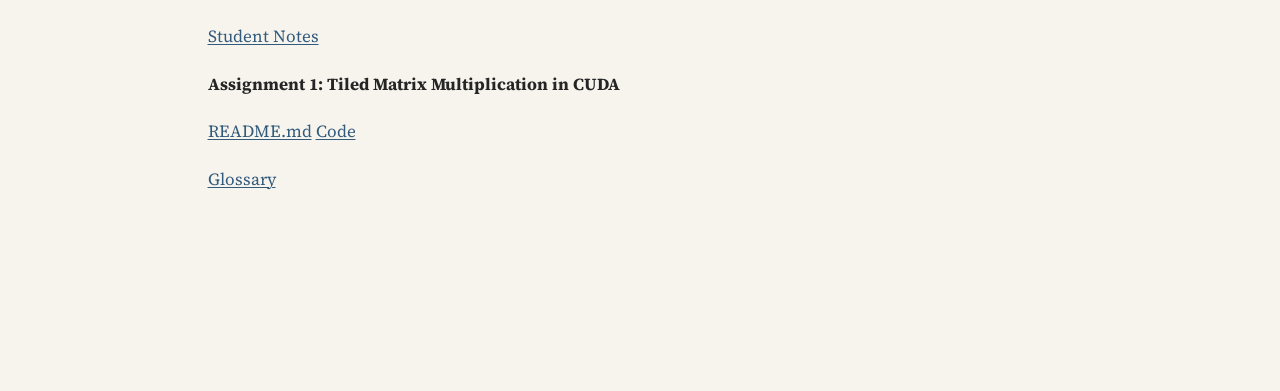
==== commit 248e2526: "Added glossary; linked first occurrence of a term in writeup to that term def in glossary" ====
--- a/index.html
+++ b/index.html
@@ -2,7 +2,7 @@
 <html xmlns="http://www.w3.org/1999/xhtml" lang="en" xml:lang="en"><head>
 
 <meta charset="utf-8">
-<meta name="generator" content="quarto-1.8.26">
+<meta name="generator" content="quarto-1.6.43">
 
 <meta name="viewport" content="width=device-width, initial-scale=1.0, user-scalable=yes">
 
@@ -25,24 +25,22 @@
 
 
 <script src="index_files/libs/clipboard/clipboard.min.js"></script>
-<script src="index_files/libs/quarto-html/quarto.js" type="module"></script>
-<script src="index_files/libs/quarto-html/tabsets/tabsets.js" type="module"></script>
-<script src="index_files/libs/quarto-html/axe/axe-check.js" type="module"></script>
+<script src="index_files/libs/quarto-html/quarto.js"></script>
 <script src="index_files/libs/quarto-html/popper.min.js"></script>
 <script src="index_files/libs/quarto-html/tippy.umd.min.js"></script>
 <script src="index_files/libs/quarto-html/anchor.min.js"></script>
 <link href="index_files/libs/quarto-html/tippy.css" rel="stylesheet">
-<link href="index_files/libs/quarto-html/quarto-syntax-highlighting-597958c53c93a607afca12fd375c57ed.css" rel="stylesheet" id="quarto-text-highlighting-styles">
+<link href="index_files/libs/quarto-html/quarto-syntax-highlighting-7fd0fe4245b865325b8ce8dccb604d59.css" rel="stylesheet" id="quarto-text-highlighting-styles">
 <script src="index_files/libs/bootstrap/bootstrap.min.js"></script>
 <link href="index_files/libs/bootstrap/bootstrap-icons.css" rel="stylesheet">
-<link href="index_files/libs/bootstrap/bootstrap-03b9936a249404a59fe9f08c3091c7e3.min.css" rel="stylesheet" append-hash="true" id="quarto-bootstrap" data-mode="light">
+<link href="index_files/libs/bootstrap/bootstrap-6c8863d5bc949aecf8839d18886be96b.min.css" rel="stylesheet" append-hash="true" id="quarto-bootstrap" data-mode="light">
 <style>html{ scroll-behavior: smooth; }</style>
 
 
 <link rel="stylesheet" href="styles.css">
 </head>
 
-<body class="quarto-light">
+<body>
 
 <div id="quarto-content" class="page-columns page-rows-contents page-layout-article">
 <div id="quarto-margin-sidebar" class="sidebar margin-sidebar">
@@ -116,248 +114,242 @@
 <p><a href="slides/04-CUDAProgramming_Suraj.pdf">Student Notes</a></p>
 <p><strong>Assignment 1: Tiled Matrix Multiplication in CUDA</strong></p>
 <p><a href="writeups/tiled_matmul_assignment/README.html">README.md</a> <a href="slides/wmma_assignment.tar.gz">Code</a></p>
+<p><a href="glossary.html">Glossary</a></p>
 </section>
 
 </main>
 <!-- /main column -->
 <script id="quarto-html-after-body" type="application/javascript">
-  window.document.addEventListener("DOMContentLoaded", function (event) {
-    const icon = "";
-    const anchorJS = new window.AnchorJS();
-    anchorJS.options = {
-      placement: 'right',
-      icon: icon
-    };
-    anchorJS.add('.anchored');
-    const isCodeAnnotation = (el) => {
-      for (const clz of el.classList) {
-        if (clz.startsWith('code-annotation-')) {                     
-          return true;
-        }
-      }
-      return false;
-    }
-    const onCopySuccess = function(e) {
-      // button target
-      const button = e.trigger;
-      // don't keep focus
-      button.blur();
-      // flash "checked"
-      button.classList.add('code-copy-button-checked');
-      var currentTitle = button.getAttribute("title");
-      button.setAttribute("title", "Copied!");
-      let tooltip;
-      if (window.bootstrap) {
-        button.setAttribute("data-bs-toggle", "tooltip");
-        button.setAttribute("data-bs-placement", "left");
-        button.setAttribute("data-bs-title", "Copied!");
-        tooltip = new bootstrap.Tooltip(button, 
-          { trigger: "manual", 
-            customClass: "code-copy-button-tooltip",
-            offset: [0, -8]});
-        tooltip.show();    
-      }
-      setTimeout(function() {
-        if (tooltip) {
-          tooltip.hide();
-          button.removeAttribute("data-bs-title");
-          button.removeAttribute("data-bs-toggle");
-          button.removeAttribute("data-bs-placement");
-        }
-        button.setAttribute("title", currentTitle);
-        button.classList.remove('code-copy-button-checked');
-      }, 1000);
-      // clear code selection
-      e.clearSelection();
-    }
-    const getTextToCopy = function(trigger) {
-      const outerScaffold = trigger.parentElement.cloneNode(true);
-      const codeEl = outerScaffold.querySelector('code');
+window.document.addEventListener("DOMContentLoaded", function (event) {
+  const toggleBodyColorMode = (bsSheetEl) => {
+    const mode = bsSheetEl.getAttribute("data-mode");
+    const bodyEl = window.document.querySelector("body");
+    if (mode === "dark") {
+      bodyEl.classList.add("quarto-dark");
+      bodyEl.classList.remove("quarto-light");
+    } else {
+      bodyEl.classList.add("quarto-light");
+      bodyEl.classList.remove("quarto-dark");
+    }
+  }
+  const toggleBodyColorPrimary = () => {
+    const bsSheetEl = window.document.querySelector("link#quarto-bootstrap");
+    if (bsSheetEl) {
+      toggleBodyColorMode(bsSheetEl);
+    }
+  }
+  toggleBodyColorPrimary();  
+  const icon = "";
+  const anchorJS = new window.AnchorJS();
+  anchorJS.options = {
+    placement: 'right',
+    icon: icon
+  };
+  anchorJS.add('.anchored');
+  const isCodeAnnotation = (el) => {
+    for (const clz of el.classList) {
+      if (clz.startsWith('code-annotation-')) {                     
+        return true;
+      }
+    }
+    return false;
+  }
+  const onCopySuccess = function(e) {
+    // button target
+    const button = e.trigger;
+    // don't keep focus
+    button.blur();
+    // flash "checked"
+    button.classList.add('code-copy-button-checked');
+    var currentTitle = button.getAttribute("title");
+    button.setAttribute("title", "Copied!");
+    let tooltip;
+    if (window.bootstrap) {
+      button.setAttribute("data-bs-toggle", "tooltip");
+      button.setAttribute("data-bs-placement", "left");
+      button.setAttribute("data-bs-title", "Copied!");
+      tooltip = new bootstrap.Tooltip(button, 
+        { trigger: "manual", 
+          customClass: "code-copy-button-tooltip",
+          offset: [0, -8]});
+      tooltip.show();    
+    }
+    setTimeout(function() {
+      if (tooltip) {
+        tooltip.hide();
+        button.removeAttribute("data-bs-title");
+        button.removeAttribute("data-bs-toggle");
+        button.removeAttribute("data-bs-placement");
+      }
+      button.setAttribute("title", currentTitle);
+      button.classList.remove('code-copy-button-checked');
+    }, 1000);
+    // clear code selection
+    e.clearSelection();
+  }
+  const getTextToCopy = function(trigger) {
+      const codeEl = trigger.previousElementSibling.cloneNode(true);
       for (const childEl of codeEl.children) {
         if (isCodeAnnotation(childEl)) {
           childEl.remove();
         }
       }
       return codeEl.innerText;
-    }
-    const clipboard = new window.ClipboardJS('.code-copy-button:not([data-in-quarto-modal])', {
-      text: getTextToCopy
+  }
+  const clipboard = new window.ClipboardJS('.code-copy-button:not([data-in-quarto-modal])', {
+    text: getTextToCopy
+  });
+  clipboard.on('success', onCopySuccess);
+  if (window.document.getElementById('quarto-embedded-source-code-modal')) {
+    const clipboardModal = new window.ClipboardJS('.code-copy-button[data-in-quarto-modal]', {
+      text: getTextToCopy,
+      container: window.document.getElementById('quarto-embedded-source-code-modal')
     });
-    clipboard.on('success', onCopySuccess);
-    if (window.document.getElementById('quarto-embedded-source-code-modal')) {
-      const clipboardModal = new window.ClipboardJS('.code-copy-button[data-in-quarto-modal]', {
-        text: getTextToCopy,
-        container: window.document.getElementById('quarto-embedded-source-code-modal')
-      });
-      clipboardModal.on('success', onCopySuccess);
-    }
-      var localhostRegex = new RegExp(/^(?:http|https):\/\/localhost\:?[0-9]*\//);
-      var mailtoRegex = new RegExp(/^mailto:/);
-        var filterRegex = new RegExp('/' + window.location.host + '/');
-      var isInternal = (href) => {
-          return filterRegex.test(href) || localhostRegex.test(href) || mailtoRegex.test(href);
-      }
-      // Inspect non-navigation links and adorn them if external
-     var links = window.document.querySelectorAll('a[href]:not(.nav-link):not(.navbar-brand):not(.toc-action):not(.sidebar-link):not(.sidebar-item-toggle):not(.pagination-link):not(.no-external):not([aria-hidden]):not(.dropdown-item):not(.quarto-navigation-tool):not(.about-link)');
-      for (var i=0; i<links.length; i++) {
-        const link = links[i];
-        if (!isInternal(link.href)) {
-          // undo the damage that might have been done by quarto-nav.js in the case of
-          // links that we want to consider external
-          if (link.dataset.originalHref !== undefined) {
-            link.href = link.dataset.originalHref;
-          }
-        }
-      }
-    function tippyHover(el, contentFn, onTriggerFn, onUntriggerFn) {
-      const config = {
-        allowHTML: true,
-        maxWidth: 500,
-        delay: 100,
-        arrow: false,
-        appendTo: function(el) {
-            return el.parentElement;
-        },
-        interactive: true,
-        interactiveBorder: 10,
-        theme: 'quarto',
-        placement: 'bottom-start',
-      };
-      if (contentFn) {
-        config.content = contentFn;
-      }
-      if (onTriggerFn) {
-        config.onTrigger = onTriggerFn;
-      }
-      if (onUntriggerFn) {
-        config.onUntrigger = onUntriggerFn;
-      }
-      window.tippy(el, config); 
-    }
-    const noterefs = window.document.querySelectorAll('a[role="doc-noteref"]');
-    for (var i=0; i<noterefs.length; i++) {
-      const ref = noterefs[i];
-      tippyHover(ref, function() {
-        // use id or data attribute instead here
-        let href = ref.getAttribute('data-footnote-href') || ref.getAttribute('href');
-        try { href = new URL(href).hash; } catch {}
-        const id = href.replace(/^#\/?/, "");
-        const note = window.document.getElementById(id);
-        if (note) {
-          return note.innerHTML;
-        } else {
-          return "";
-        }
-      });
-    }
-    const xrefs = window.document.querySelectorAll('a.quarto-xref');
-    const processXRef = (id, note) => {
-      // Strip column container classes
-      const stripColumnClz = (el) => {
-        el.classList.remove("page-full", "page-columns");
-        if (el.children) {
-          for (const child of el.children) {
-            stripColumnClz(child);
-          }
-        }
-      }
-      stripColumnClz(note)
-      if (id === null || id.startsWith('sec-')) {
-        // Special case sections, only their first couple elements
-        const container = document.createElement("div");
-        if (note.children && note.children.length > 2) {
-          container.appendChild(note.children[0].cloneNode(true));
-          for (let i = 1; i < note.children.length; i++) {
-            const child = note.children[i];
-            if (child.tagName === "P" && child.innerText === "") {
-              continue;
-            } else {
-              container.appendChild(child.cloneNode(true));
-              break;
-            }
-          }
-          if (window.Quarto?.typesetMath) {
-            window.Quarto.typesetMath(container);
-          }
-          return container.innerHTML
-        } else {
-          if (window.Quarto?.typesetMath) {
-            window.Quarto.typesetMath(note);
-          }
-          return note.innerHTML;
-        }
+    clipboardModal.on('success', onCopySuccess);
+  }
+    var localhostRegex = new RegExp(/^(?:http|https):\/\/localhost\:?[0-9]*\//);
+    var mailtoRegex = new RegExp(/^mailto:/);
+      var filterRegex = new RegExp('/' + window.location.host + '/');
+    var isInternal = (href) => {
+        return filterRegex.test(href) || localhostRegex.test(href) || mailtoRegex.test(href);
+    }
+    // Inspect non-navigation links and adorn them if external
+ 	var links = window.document.querySelectorAll('a[href]:not(.nav-link):not(.navbar-brand):not(.toc-action):not(.sidebar-link):not(.sidebar-item-toggle):not(.pagination-link):not(.no-external):not([aria-hidden]):not(.dropdown-item):not(.quarto-navigation-tool):not(.about-link)');
+    for (var i=0; i<links.length; i++) {
+      const link = links[i];
+      if (!isInternal(link.href)) {
+        // undo the damage that might have been done by quarto-nav.js in the case of
+        // links that we want to consider external
+        if (link.dataset.originalHref !== undefined) {
+          link.href = link.dataset.originalHref;
+        }
+      }
+    }
+  function tippyHover(el, contentFn, onTriggerFn, onUntriggerFn) {
+    const config = {
+      allowHTML: true,
+      maxWidth: 500,
+      delay: 100,
+      arrow: false,
+      appendTo: function(el) {
+          return el.parentElement;
+      },
+      interactive: true,
+      interactiveBorder: 10,
+      theme: 'quarto',
+      placement: 'bottom-start',
+    };
+    if (contentFn) {
+      config.content = contentFn;
+    }
+    if (onTriggerFn) {
+      config.onTrigger = onTriggerFn;
+    }
+    if (onUntriggerFn) {
+      config.onUntrigger = onUntriggerFn;
+    }
+    window.tippy(el, config); 
+  }
+  const noterefs = window.document.querySelectorAll('a[role="doc-noteref"]');
+  for (var i=0; i<noterefs.length; i++) {
+    const ref = noterefs[i];
+    tippyHover(ref, function() {
+      // use id or data attribute instead here
+      let href = ref.getAttribute('data-footnote-href') || ref.getAttribute('href');
+      try { href = new URL(href).hash; } catch {}
+      const id = href.replace(/^#\/?/, "");
+      const note = window.document.getElementById(id);
+      if (note) {
+        return note.innerHTML;
       } else {
-        // Remove any anchor links if they are present
-        const anchorLink = note.querySelector('a.anchorjs-link');
-        if (anchorLink) {
-          anchorLink.remove();
-        }
+        return "";
+      }
+    });
+  }
+  const xrefs = window.document.querySelectorAll('a.quarto-xref');
+  const processXRef = (id, note) => {
+    // Strip column container classes
+    const stripColumnClz = (el) => {
+      el.classList.remove("page-full", "page-columns");
+      if (el.children) {
+        for (const child of el.children) {
+          stripColumnClz(child);
+        }
+      }
+    }
+    stripColumnClz(note)
+    if (id === null || id.startsWith('sec-')) {
+      // Special case sections, only their first couple elements
+      const container = document.createElement("div");
+      if (note.children && note.children.length > 2) {
+        container.appendChild(note.children[0].cloneNode(true));
+        for (let i = 1; i < note.children.length; i++) {
+          const child = note.children[i];
+          if (child.tagName === "P" && child.innerText === "") {
+            continue;
+          } else {
+            container.appendChild(child.cloneNode(true));
+            break;
+          }
+        }
+        if (window.Quarto?.typesetMath) {
+          window.Quarto.typesetMath(container);
+        }
+        return container.innerHTML
+      } else {
         if (window.Quarto?.typesetMath) {
           window.Quarto.typesetMath(note);
         }
-        if (note.classList.contains("callout")) {
-          return note.outerHTML;
+        return note.innerHTML;
+      }
+    } else {
+      // Remove any anchor links if they are present
+      const anchorLink = note.querySelector('a.anchorjs-link');
+      if (anchorLink) {
+        anchorLink.remove();
+      }
+      if (window.Quarto?.typesetMath) {
+        window.Quarto.typesetMath(note);
+      }
+      if (note.classList.contains("callout")) {
+        return note.outerHTML;
+      } else {
+        return note.innerHTML;
+      }
+    }
+  }
+  for (var i=0; i<xrefs.length; i++) {
+    const xref = xrefs[i];
+    tippyHover(xref, undefined, function(instance) {
+      instance.disable();
+      let url = xref.getAttribute('href');
+      let hash = undefined; 
+      if (url.startsWith('#')) {
+        hash = url;
+      } else {
+        try { hash = new URL(url).hash; } catch {}
+      }
+      if (hash) {
+        const id = hash.replace(/^#\/?/, "");
+        const note = window.document.getElementById(id);
+        if (note !== null) {
+          try {
+            const html = processXRef(id, note.cloneNode(true));
+            instance.setContent(html);
+          } finally {
+            instance.enable();
+            instance.show();
+          }
         } else {
-          return note.innerHTML;
-        }
-      }
-    }
-    for (var i=0; i<xrefs.length; i++) {
-      const xref = xrefs[i];
-      tippyHover(xref, undefined, function(instance) {
-        instance.disable();
-        let url = xref.getAttribute('href');
-        let hash = undefined; 
-        if (url.startsWith('#')) {
-          hash = url;
-        } else {
-          try { hash = new URL(url).hash; } catch {}
-        }
-        if (hash) {
-          const id = hash.replace(/^#\/?/, "");
-          const note = window.document.getElementById(id);
-          if (note !== null) {
-            try {
-              const html = processXRef(id, note.cloneNode(true));
-              instance.setContent(html);
-            } finally {
-              instance.enable();
-              instance.show();
-            }
-          } else {
-            // See if we can fetch this
-            fetch(url.split('#')[0])
-            .then(res => res.text())
-            .then(html => {
-              const parser = new DOMParser();
-              const htmlDoc = parser.parseFromString(html, "text/html");
-              const note = htmlDoc.getElementById(id);
-              if (note !== null) {
-                const html = processXRef(id, note);
-                instance.setContent(html);
-              } 
-            }).finally(() => {
-              instance.enable();
-              instance.show();
-            });
-          }
-        } else {
-          // See if we can fetch a full url (with no hash to target)
-          // This is a special case and we should probably do some content thinning / targeting
-          fetch(url)
+          // See if we can fetch this
+          fetch(url.split('#')[0])
           .then(res => res.text())
           .then(html => {
             const parser = new DOMParser();
             const htmlDoc = parser.parseFromString(html, "text/html");
-            const note = htmlDoc.querySelector('main.content');
+            const note = htmlDoc.getElementById(id);
             if (note !== null) {
-              // This should only happen for chapter cross references
-              // (since there is no id in the URL)
-              // remove the first header
-              if (note.children.length > 0 && note.children[0].tagName === "HEADER") {
-                note.children[0].remove();
-              }
-              const html = processXRef(null, note);
+              const html = processXRef(id, note);
               instance.setContent(html);
             } 
           }).finally(() => {
@@ -365,161 +357,185 @@
             instance.show();
           });
         }
-      }, function(instance) {
+      } else {
+        // See if we can fetch a full url (with no hash to target)
+        // This is a special case and we should probably do some content thinning / targeting
+        fetch(url)
+        .then(res => res.text())
+        .then(html => {
+          const parser = new DOMParser();
+          const htmlDoc = parser.parseFromString(html, "text/html");
+          const note = htmlDoc.querySelector('main.content');
+          if (note !== null) {
+            // This should only happen for chapter cross references
+            // (since there is no id in the URL)
+            // remove the first header
+            if (note.children.length > 0 && note.children[0].tagName === "HEADER") {
+              note.children[0].remove();
+            }
+            const html = processXRef(null, note);
+            instance.setContent(html);
+          } 
+        }).finally(() => {
+          instance.enable();
+          instance.show();
+        });
+      }
+    }, function(instance) {
+    });
+  }
+      let selectedAnnoteEl;
+      const selectorForAnnotation = ( cell, annotation) => {
+        let cellAttr = 'data-code-cell="' + cell + '"';
+        let lineAttr = 'data-code-annotation="' +  annotation + '"';
+        const selector = 'span[' + cellAttr + '][' + lineAttr + ']';
+        return selector;
+      }
+      const selectCodeLines = (annoteEl) => {
+        const doc = window.document;
+        const targetCell = annoteEl.getAttribute("data-target-cell");
+        const targetAnnotation = annoteEl.getAttribute("data-target-annotation");
+        const annoteSpan = window.document.querySelector(selectorForAnnotation(targetCell, targetAnnotation));
+        const lines = annoteSpan.getAttribute("data-code-lines").split(",");
+        const lineIds = lines.map((line) => {
+          return targetCell + "-" + line;
+        })
+        let top = null;
+        let height = null;
+        let parent = null;
+        if (lineIds.length > 0) {
+            //compute the position of the single el (top and bottom and make a div)
+            const el = window.document.getElementById(lineIds[0]);
+            top = el.offsetTop;
+            height = el.offsetHeight;
+            parent = el.parentElement.parentElement;
+          if (lineIds.length > 1) {
+            const lastEl = window.document.getElementById(lineIds[lineIds.length - 1]);
+            const bottom = lastEl.offsetTop + lastEl.offsetHeight;
+            height = bottom - top;
+          }
+          if (top !== null && height !== null && parent !== null) {
+            // cook up a div (if necessary) and position it 
+            let div = window.document.getElementById("code-annotation-line-highlight");
+            if (div === null) {
+              div = window.document.createElement("div");
+              div.setAttribute("id", "code-annotation-line-highlight");
+              div.style.position = 'absolute';
+              parent.appendChild(div);
+            }
+            div.style.top = top - 2 + "px";
+            div.style.height = height + 4 + "px";
+            div.style.left = 0;
+            let gutterDiv = window.document.getElementById("code-annotation-line-highlight-gutter");
+            if (gutterDiv === null) {
+              gutterDiv = window.document.createElement("div");
+              gutterDiv.setAttribute("id", "code-annotation-line-highlight-gutter");
+              gutterDiv.style.position = 'absolute';
+              const codeCell = window.document.getElementById(targetCell);
+              const gutter = codeCell.querySelector('.code-annotation-gutter');
+              gutter.appendChild(gutterDiv);
+            }
+            gutterDiv.style.top = top - 2 + "px";
+            gutterDiv.style.height = height + 4 + "px";
+          }
+          selectedAnnoteEl = annoteEl;
+        }
+      };
+      const unselectCodeLines = () => {
+        const elementsIds = ["code-annotation-line-highlight", "code-annotation-line-highlight-gutter"];
+        elementsIds.forEach((elId) => {
+          const div = window.document.getElementById(elId);
+          if (div) {
+            div.remove();
+          }
+        });
+        selectedAnnoteEl = undefined;
+      };
+        // Handle positioning of the toggle
+    window.addEventListener(
+      "resize",
+      throttle(() => {
+        elRect = undefined;
+        if (selectedAnnoteEl) {
+          selectCodeLines(selectedAnnoteEl);
+        }
+      }, 10)
+    );
+    function throttle(fn, ms) {
+    let throttle = false;
+    let timer;
+      return (...args) => {
+        if(!throttle) { // first call gets through
+            fn.apply(this, args);
+            throttle = true;
+        } else { // all the others get throttled
+            if(timer) clearTimeout(timer); // cancel #2
+            timer = setTimeout(() => {
+              fn.apply(this, args);
+              timer = throttle = false;
+            }, ms);
+        }
+      };
+    }
+      // Attach click handler to the DT
+      const annoteDls = window.document.querySelectorAll('dt[data-target-cell]');
+      for (const annoteDlNode of annoteDls) {
+        annoteDlNode.addEventListener('click', (event) => {
+          const clickedEl = event.target;
+          if (clickedEl !== selectedAnnoteEl) {
+            unselectCodeLines();
+            const activeEl = window.document.querySelector('dt[data-target-cell].code-annotation-active');
+            if (activeEl) {
+              activeEl.classList.remove('code-annotation-active');
+            }
+            selectCodeLines(clickedEl);
+            clickedEl.classList.add('code-annotation-active');
+          } else {
+            // Unselect the line
+            unselectCodeLines();
+            clickedEl.classList.remove('code-annotation-active');
+          }
+        });
+      }
+  const findCites = (el) => {
+    const parentEl = el.parentElement;
+    if (parentEl) {
+      const cites = parentEl.dataset.cites;
+      if (cites) {
+        return {
+          el,
+          cites: cites.split(' ')
+        };
+      } else {
+        return findCites(el.parentElement)
+      }
+    } else {
+      return undefined;
+    }
+  };
+  var bibliorefs = window.document.querySelectorAll('a[role="doc-biblioref"]');
+  for (var i=0; i<bibliorefs.length; i++) {
+    const ref = bibliorefs[i];
+    const citeInfo = findCites(ref);
+    if (citeInfo) {
+      tippyHover(citeInfo.el, function() {
+        var popup = window.document.createElement('div');
+        citeInfo.cites.forEach(function(cite) {
+          var citeDiv = window.document.createElement('div');
+          citeDiv.classList.add('hanging-indent');
+          citeDiv.classList.add('csl-entry');
+          var biblioDiv = window.document.getElementById('ref-' + cite);
+          if (biblioDiv) {
+            citeDiv.innerHTML = biblioDiv.innerHTML;
+          }
+          popup.appendChild(citeDiv);
+        });
+        return popup.innerHTML;
       });
     }
-        let selectedAnnoteEl;
-        const selectorForAnnotation = ( cell, annotation) => {
-          let cellAttr = 'data-code-cell="' + cell + '"';
-          let lineAttr = 'data-code-annotation="' +  annotation + '"';
-          const selector = 'span[' + cellAttr + '][' + lineAttr + ']';
-          return selector;
-        }
-        const selectCodeLines = (annoteEl) => {
-          const doc = window.document;
-          const targetCell = annoteEl.getAttribute("data-target-cell");
-          const targetAnnotation = annoteEl.getAttribute("data-target-annotation");
-          const annoteSpan = window.document.querySelector(selectorForAnnotation(targetCell, targetAnnotation));
-          const lines = annoteSpan.getAttribute("data-code-lines").split(",");
-          const lineIds = lines.map((line) => {
-            return targetCell + "-" + line;
-          })
-          let top = null;
-          let height = null;
-          let parent = null;
-          if (lineIds.length > 0) {
-              //compute the position of the single el (top and bottom and make a div)
-              const el = window.document.getElementById(lineIds[0]);
-              top = el.offsetTop;
-              height = el.offsetHeight;
-              parent = el.parentElement.parentElement;
-            if (lineIds.length > 1) {
-              const lastEl = window.document.getElementById(lineIds[lineIds.length - 1]);
-              const bottom = lastEl.offsetTop + lastEl.offsetHeight;
-              height = bottom - top;
-            }
-            if (top !== null && height !== null && parent !== null) {
-              // cook up a div (if necessary) and position it 
-              let div = window.document.getElementById("code-annotation-line-highlight");
-              if (div === null) {
-                div = window.document.createElement("div");
-                div.setAttribute("id", "code-annotation-line-highlight");
-                div.style.position = 'absolute';
-                parent.appendChild(div);
-              }
-              div.style.top = top - 2 + "px";
-              div.style.height = height + 4 + "px";
-              div.style.left = 0;
-              let gutterDiv = window.document.getElementById("code-annotation-line-highlight-gutter");
-              if (gutterDiv === null) {
-                gutterDiv = window.document.createElement("div");
-                gutterDiv.setAttribute("id", "code-annotation-line-highlight-gutter");
-                gutterDiv.style.position = 'absolute';
-                const codeCell = window.document.getElementById(targetCell);
-                const gutter = codeCell.querySelector('.code-annotation-gutter');
-                gutter.appendChild(gutterDiv);
-              }
-              gutterDiv.style.top = top - 2 + "px";
-              gutterDiv.style.height = height + 4 + "px";
-            }
-            selectedAnnoteEl = annoteEl;
-          }
-        };
-        const unselectCodeLines = () => {
-          const elementsIds = ["code-annotation-line-highlight", "code-annotation-line-highlight-gutter"];
-          elementsIds.forEach((elId) => {
-            const div = window.document.getElementById(elId);
-            if (div) {
-              div.remove();
-            }
-          });
-          selectedAnnoteEl = undefined;
-        };
-          // Handle positioning of the toggle
-      window.addEventListener(
-        "resize",
-        throttle(() => {
-          elRect = undefined;
-          if (selectedAnnoteEl) {
-            selectCodeLines(selectedAnnoteEl);
-          }
-        }, 10)
-      );
-      function throttle(fn, ms) {
-      let throttle = false;
-      let timer;
-        return (...args) => {
-          if(!throttle) { // first call gets through
-              fn.apply(this, args);
-              throttle = true;
-          } else { // all the others get throttled
-              if(timer) clearTimeout(timer); // cancel #2
-              timer = setTimeout(() => {
-                fn.apply(this, args);
-                timer = throttle = false;
-              }, ms);
-          }
-        };
-      }
-        // Attach click handler to the DT
-        const annoteDls = window.document.querySelectorAll('dt[data-target-cell]');
-        for (const annoteDlNode of annoteDls) {
-          annoteDlNode.addEventListener('click', (event) => {
-            const clickedEl = event.target;
-            if (clickedEl !== selectedAnnoteEl) {
-              unselectCodeLines();
-              const activeEl = window.document.querySelector('dt[data-target-cell].code-annotation-active');
-              if (activeEl) {
-                activeEl.classList.remove('code-annotation-active');
-              }
-              selectCodeLines(clickedEl);
-              clickedEl.classList.add('code-annotation-active');
-            } else {
-              // Unselect the line
-              unselectCodeLines();
-              clickedEl.classList.remove('code-annotation-active');
-            }
-          });
-        }
-    const findCites = (el) => {
-      const parentEl = el.parentElement;
-      if (parentEl) {
-        const cites = parentEl.dataset.cites;
-        if (cites) {
-          return {
-            el,
-            cites: cites.split(' ')
-          };
-        } else {
-          return findCites(el.parentElement)
-        }
-      } else {
-        return undefined;
-      }
-    };
-    var bibliorefs = window.document.querySelectorAll('a[role="doc-biblioref"]');
-    for (var i=0; i<bibliorefs.length; i++) {
-      const ref = bibliorefs[i];
-      const citeInfo = findCites(ref);
-      if (citeInfo) {
-        tippyHover(citeInfo.el, function() {
-          var popup = window.document.createElement('div');
-          citeInfo.cites.forEach(function(cite) {
-            var citeDiv = window.document.createElement('div');
-            citeDiv.classList.add('hanging-indent');
-            citeDiv.classList.add('csl-entry');
-            var biblioDiv = window.document.getElementById('ref-' + cite);
-            if (biblioDiv) {
-              citeDiv.innerHTML = biblioDiv.innerHTML;
-            }
-            popup.appendChild(citeDiv);
-          });
-          return popup.innerHTML;
-        });
-      }
-    }
-  });
-  </script>
+  }
+});
+</script>
 </div> <!-- /content -->
 
 
--- a/index_files/libs/quarto-html/quarto-syntax-highlighting-7fd0fe4245b865325b8ce8dccb604d59.css
+++ b/index_files/libs/quarto-html/quarto-syntax-highlighting-7fd0fe4245b865325b8ce8dccb604d59.css
@@ -0,0 +1,179 @@
+/* quarto syntax highlight colors */
+:root {
+  --quarto-hl-al-color: #ff5555;
+  --quarto-hl-an-color: #6a737d;
+  --quarto-hl-at-color: #d73a49;
+  --quarto-hl-bn-color: #005cc5;
+  --quarto-hl-bu-color: #d73a49;
+  --quarto-hl-ch-color: #032f62;
+  --quarto-hl-co-color: #6a737d;
+  --quarto-hl-cv-color: #6a737d;
+  --quarto-hl-cn-color: #005cc5;
+  --quarto-hl-cf-color: #d73a49;
+  --quarto-hl-dt-color: #d73a49;
+  --quarto-hl-dv-color: #005cc5;
+  --quarto-hl-do-color: #6a737d;
+  --quarto-hl-er-color: #ff5555;
+  --quarto-hl-ex-color: #d73a49;
+  --quarto-hl-fl-color: #005cc5;
+  --quarto-hl-fu-color: #6f42c1;
+  --quarto-hl-im-color: #032f62;
+  --quarto-hl-in-color: #6a737d;
+  --quarto-hl-kw-color: #d73a49;
+  --quarto-hl-op-color: #24292e;
+  --quarto-hl-pp-color: #d73a49;
+  --quarto-hl-re-color: #6a737d;
+  --quarto-hl-sc-color: #005cc5;
+  --quarto-hl-ss-color: #032f62;
+  --quarto-hl-st-color: #032f62;
+  --quarto-hl-va-color: #e36209;
+  --quarto-hl-vs-color: #032f62;
+  --quarto-hl-wa-color: #ff5555;
+}
+
+/* other quarto variables */
+:root {
+  --quarto-font-monospace: SFMono-Regular, Menlo, Monaco, Consolas, "Liberation Mono", "Courier New", monospace;
+}
+
+code span.al {
+  font-weight: bold;
+  color: #ff5555;
+}
+
+code span.an {
+  color: #6a737d;
+}
+
+code span.at {
+  color: #d73a49;
+}
+
+code span.bn {
+  color: #005cc5;
+}
+
+code span.bu {
+  color: #d73a49;
+}
+
+code span.ch {
+  color: #032f62;
+}
+
+code span.co {
+  color: #6a737d;
+}
+
+code span.cv {
+  color: #6a737d;
+}
+
+code span.cn {
+  color: #005cc5;
+}
+
+code span.cf {
+  color: #d73a49;
+}
+
+code span.dt {
+  color: #d73a49;
+}
+
+code span.dv {
+  color: #005cc5;
+}
+
+code span.do {
+  color: #6a737d;
+}
+
+code span.er {
+  color: #ff5555;
+  text-decoration: underline;
+}
+
+code span.ex {
+  font-weight: bold;
+  color: #d73a49;
+}
+
+code span.fl {
+  color: #005cc5;
+}
+
+code span.fu {
+  color: #6f42c1;
+}
+
+code span.im {
+  color: #032f62;
+}
+
+code span.in {
+  color: #6a737d;
+}
+
+code span.kw {
+  color: #d73a49;
+}
+
+pre > code.sourceCode > span {
+  color: #24292e;
+}
+
+code span {
+  color: #24292e;
+}
+
+code.sourceCode > span {
+  color: #24292e;
+}
+
+div.sourceCode,
+div.sourceCode pre.sourceCode {
+  color: #24292e;
+}
+
+code span.op {
+  color: #24292e;
+}
+
+code span.pp {
+  color: #d73a49;
+}
+
+code span.re {
+  color: #6a737d;
+}
+
+code span.sc {
+  color: #005cc5;
+}
+
+code span.ss {
+  color: #032f62;
+}
+
+code span.st {
+  color: #032f62;
+}
+
+code span.va {
+  color: #e36209;
+}
+
+code span.vs {
+  color: #032f62;
+}
+
+code span.wa {
+  color: #ff5555;
+}
+
+.prevent-inlining {
+  content: "</";
+}
+
+/*# sourceMappingURL=b1145201d632bdccf297ca2883d509fb.css.map */
--- a/styles.css
+++ b/styles.css
@@ -84,6 +84,17 @@
   color: var(--accent-hover);
 }
 
+a[href*="glossary.html#"] {
+  color: inherit;
+  text-decoration: underline dotted;
+  text-underline-offset: 0.2em;
+}
+
+a[href*="glossary.html#"]:hover,
+a[href*="glossary.html#"]:focus {
+  text-decoration-style: solid;
+}
+
 .quarto-title-meta,
 .quarto-title-meta-heading,
 .quarto-title-meta-contents,
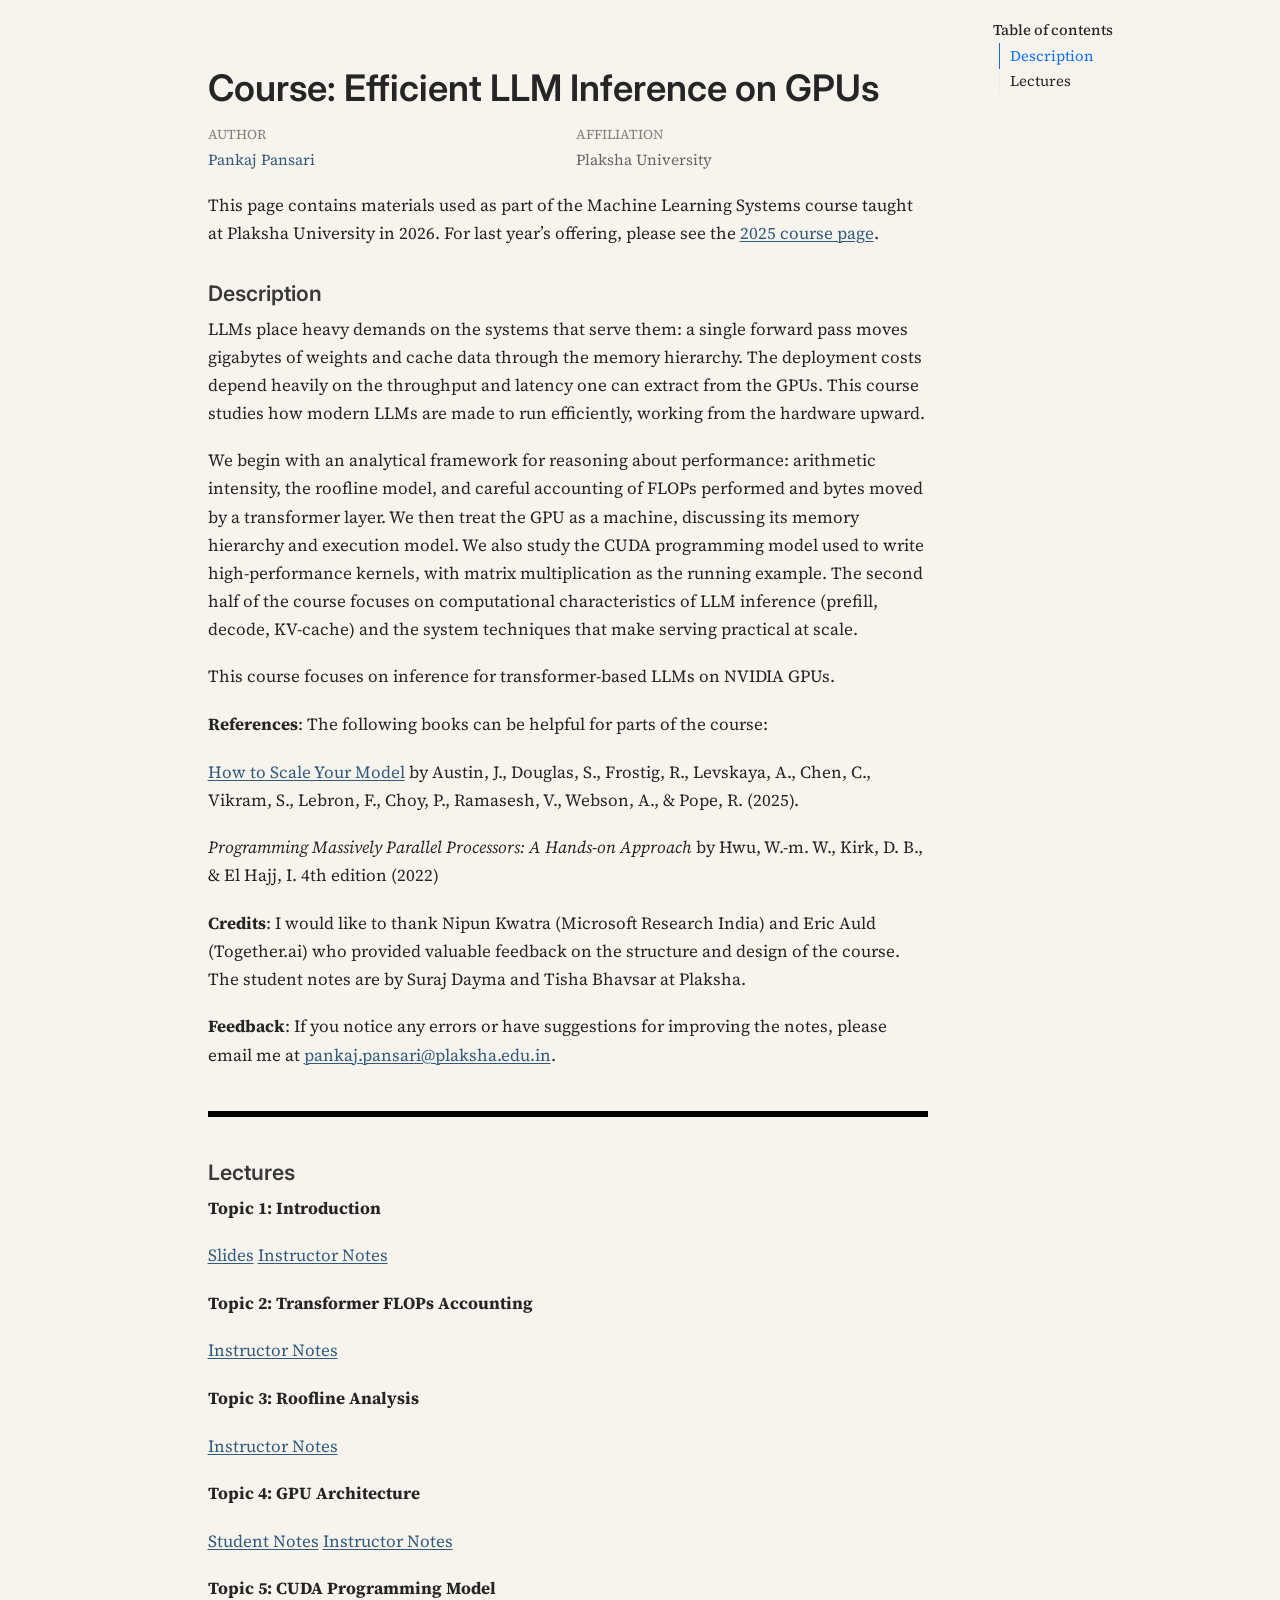
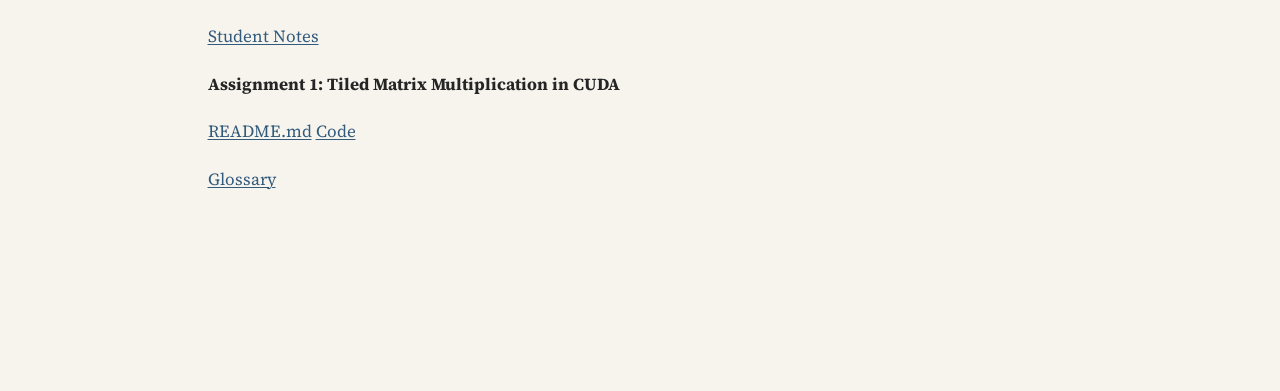
==== commit f430be43: "GPU architecture instructor notes: completed portion of compute throughput analysis" ====
--- a/index.html
+++ b/index.html
@@ -109,12 +109,12 @@
 <p><strong>Topic 3: Roofline Analysis</strong></p>
 <p><a href="writeups/roofline/roofline_analysis.html">Instructor Notes</a></p>
 <p><strong>Topic 4: GPU Architecture</strong></p>
-<p><a href="slides/03-GPUArchitecture_Suraj.pdf">Student Notes</a></p>
+<p><a href="slides/03-GPUArchitecture_Suraj.pdf">Student Notes</a> <a href="writeups/architecture/architecture.html">Instructor Notes</a></p>
 <p><strong>Topic 5: CUDA Programming Model</strong></p>
 <p><a href="slides/04-CUDAProgramming_Suraj.pdf">Student Notes</a></p>
 <p><strong>Assignment 1: Tiled Matrix Multiplication in CUDA</strong></p>
 <p><a href="writeups/tiled_matmul_assignment/README.html">README.md</a> <a href="slides/wmma_assignment.tar.gz">Code</a></p>
-<p><a href="glossary.html">Glossary</a></p>
+<p><a href="writeups/glossary/glossary.html">Glossary</a></p>
 </section>
 
 </main>
